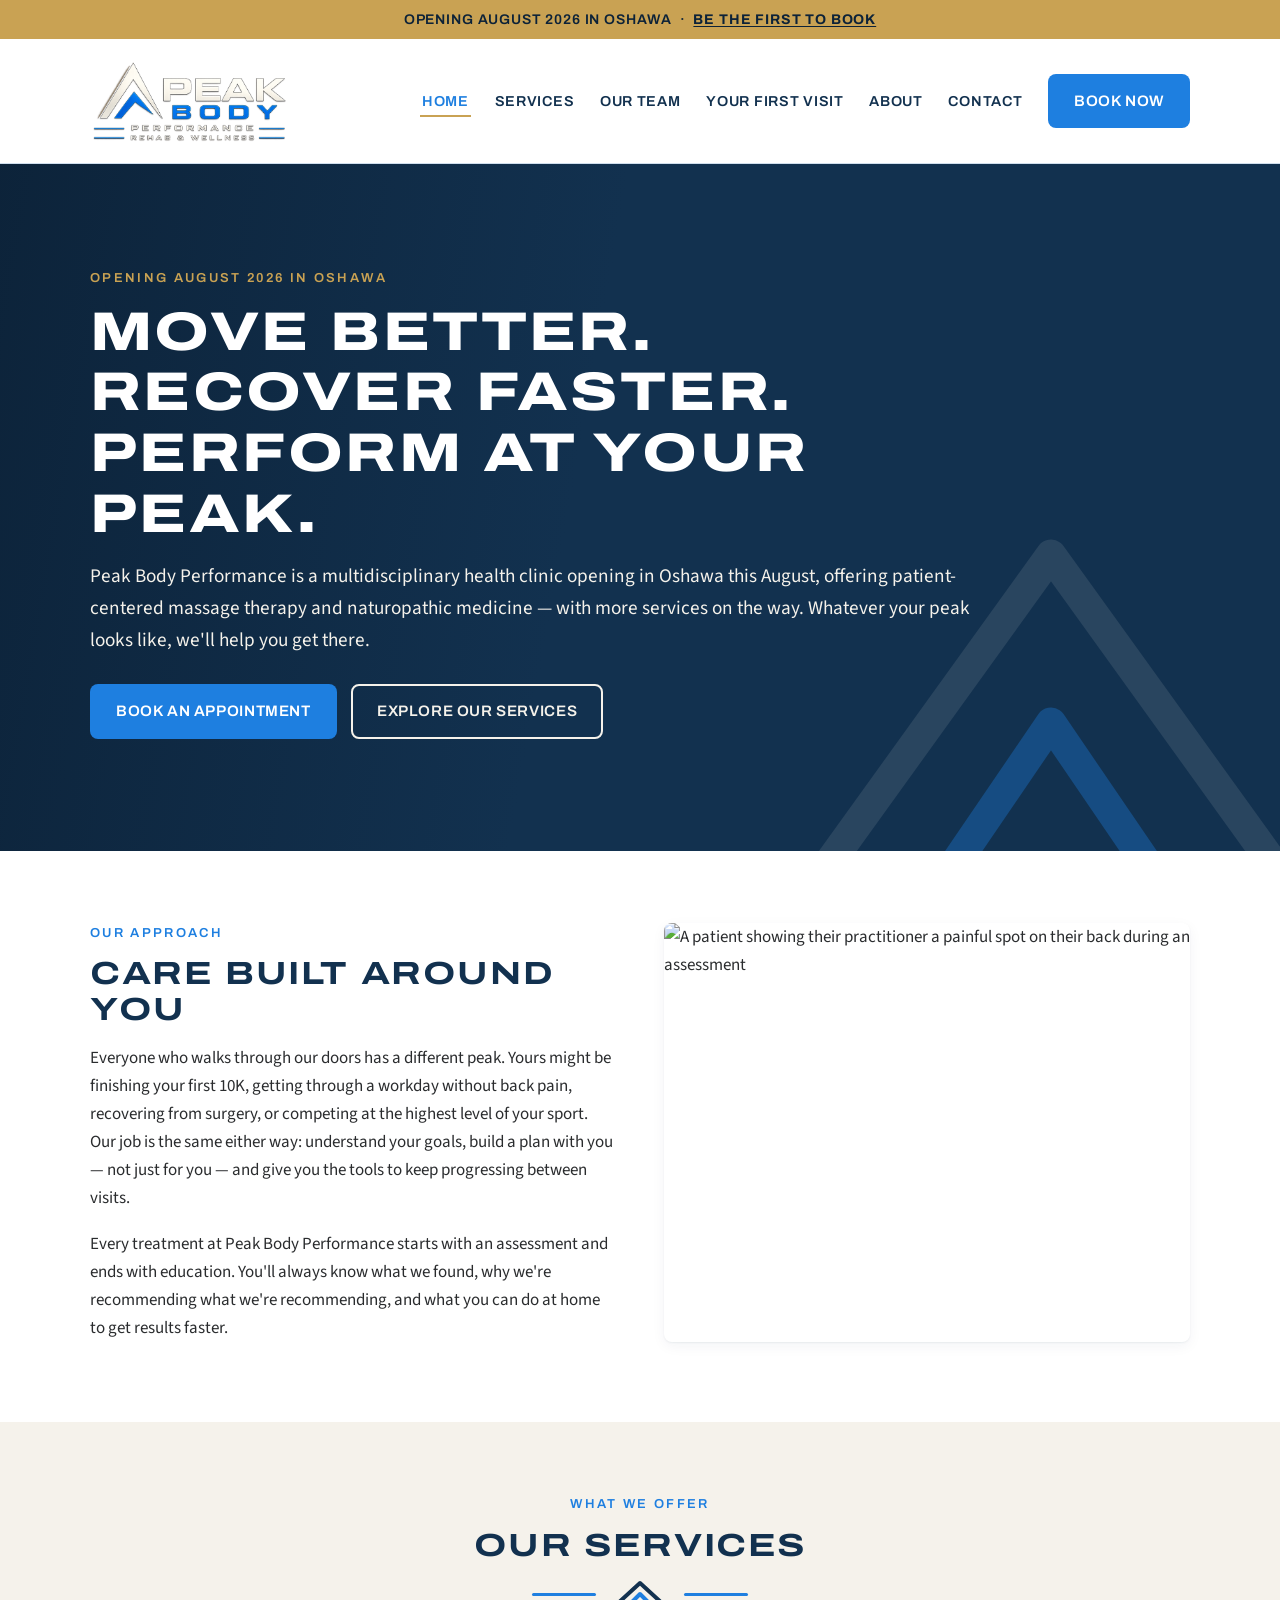
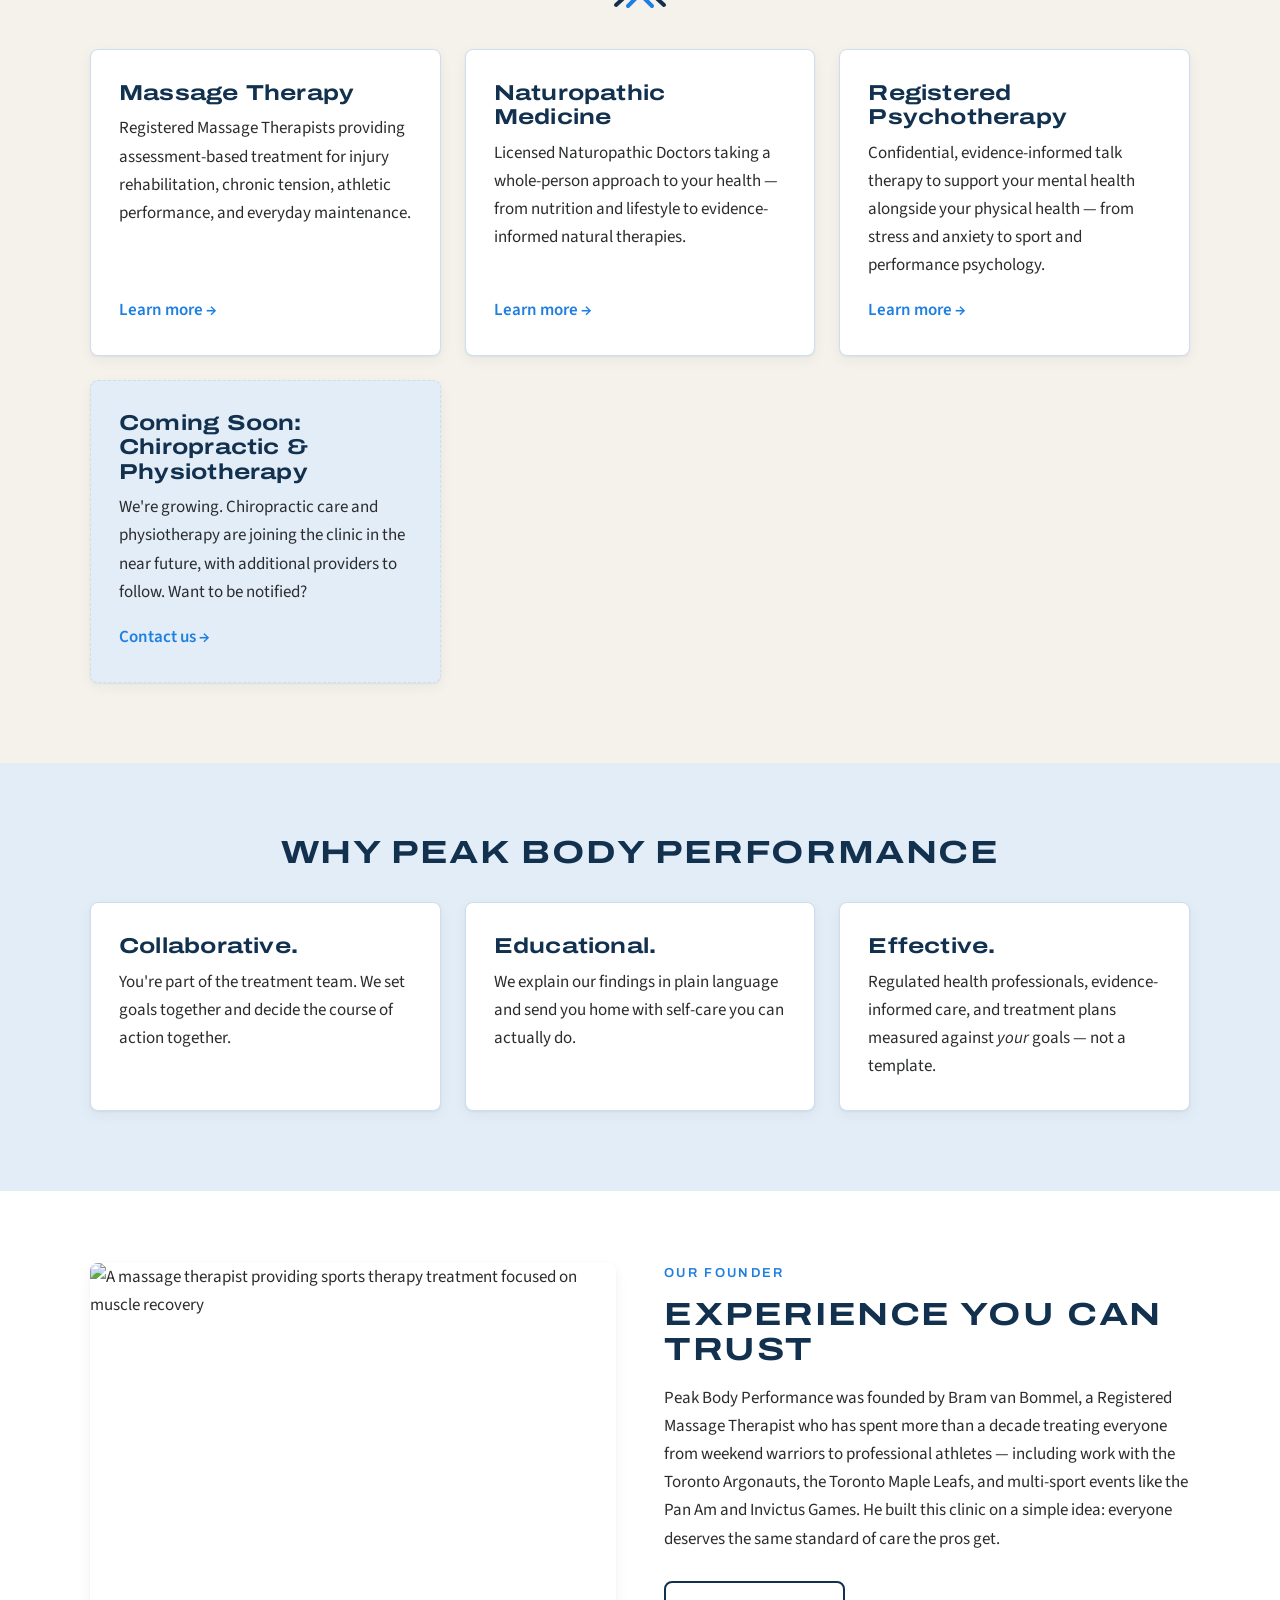
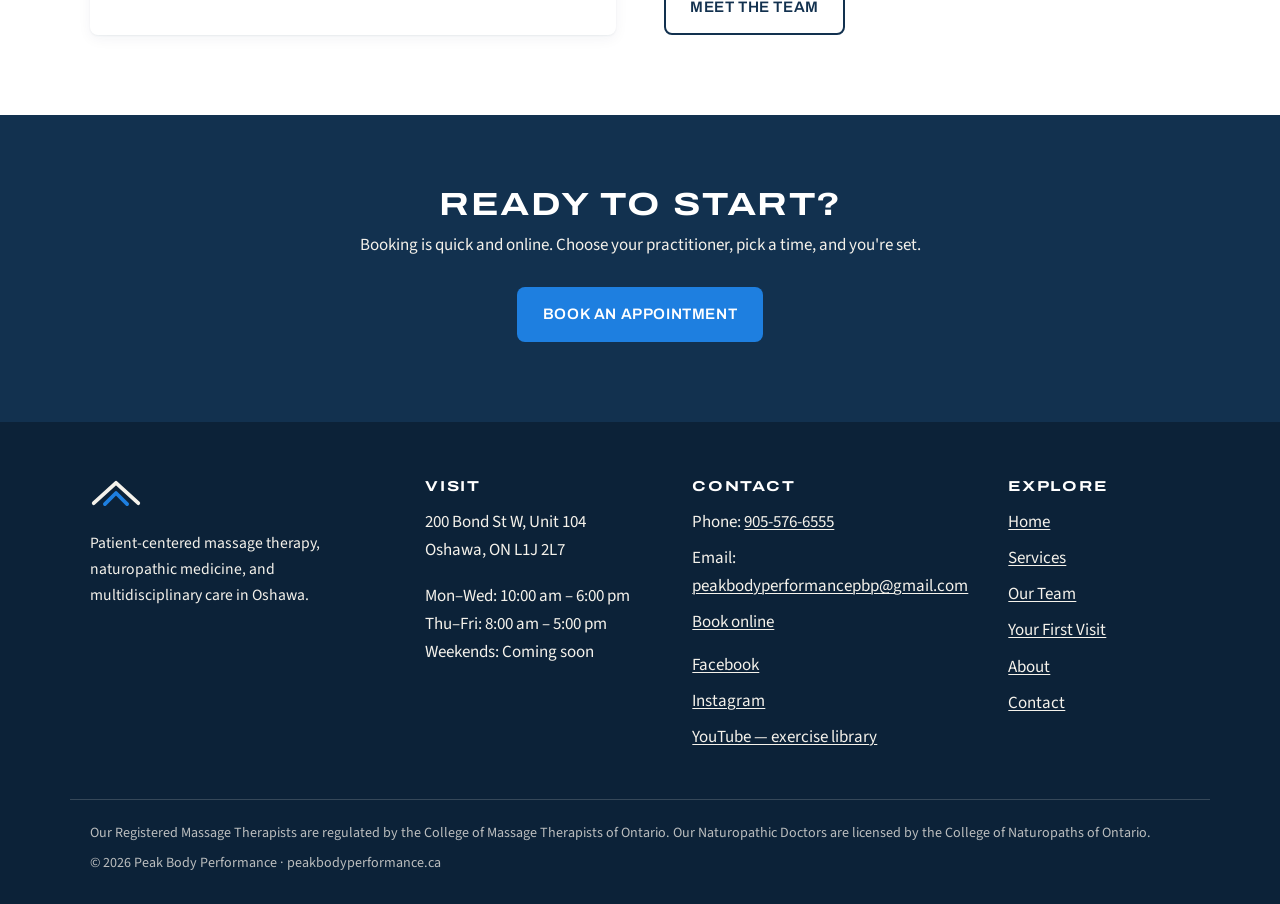
==== index.html @ 4657b0e0 "Add pricing for massage, naturopathic, and new psychotherapy service Organize the client's newly pro" ====
<!doctype html>
<html lang="en">
  <head>
    <meta charset="UTF-8" />
    <meta name="viewport" content="width=device-width, initial-scale=1" />
    <title>
      Peak Body Performance — Performance, Rehab &amp; Wellness in Oshawa
    </title>
    <meta
      name="description"
      content="Peak Body Performance is a multidisciplinary health clinic in Oshawa offering registered massage therapy and naturopathic medicine, with chiropractic, physiotherapy and more coming soon. Book online today."
    />
    <link
      rel="icon"
      href="data:image/svg+xml,%3Csvg xmlns='http://www.w3.org/2000/svg' viewBox='0 0 64 64'%3E%3Cpath d='M8 52 L32 12 L56 52' fill='none' stroke='%2312314F' stroke-width='7' stroke-linecap='round' stroke-linejoin='round'/%3E%3Cpath d='M20 54 L32 34 L44 54' fill='none' stroke='%231E7FE0' stroke-width='7' stroke-linecap='round' stroke-linejoin='round'/%3E%3C/svg%3E"
    />
    <link rel="preconnect" href="https://fonts.googleapis.com" />
    <link rel="preconnect" href="https://fonts.gstatic.com" crossorigin />
    <link
      href="https://fonts.googleapis.com/css2?family=Archivo:wdth,wght@100..125,400..800&family=Source+Sans+3:ital,wght@0,400;0,600;1,400&display=swap"
      rel="stylesheet"
    />
    <link rel="stylesheet" href="css/styles.css" />
    <script type="application/ld+json">
      {
        "@context": "https://schema.org",
        "@type": "MedicalClinic",
        "name": "Peak Body Performance",
        "url": "https://peakbodyperformance.ca",
        "address": {
          "@type": "PostalAddress",
          "streetAddress": "200 Bond St W, Unit 104",
          "addressLocality": "Oshawa",
          "addressRegion": "ON",
          "postalCode": "L1J 2L7",
          "addressCountry": "CA"
        },
        "telephone": "+1-905-576-6555",
        "email": "peakbodyperformancepbp@gmail.com"
      }
    </script>
  </head>
  <body>
    <a class="skip-link" href="#main">Skip to content</a>

    <div class="ribbon">
      Opening August 2026 in Oshawa &nbsp;·&nbsp;
      <a href="#" data-book>Be the first to book</a>
    </div>

    <header class="site-header">
      <div class="container header-inner">
        <a class="brand" href="index.html">
          <img
            src="images/logo.png"
            alt="Peak Body Performance — Performance, Rehab &amp; Wellness"
          />
        </a>
        <nav id="site-nav" class="site-nav" aria-label="Main">
          <ul>
            <li><a href="index.html" aria-current="page">Home</a></li>
            <li><a href="services.html">Services</a></li>
            <li><a href="team.html">Our Team</a></li>
            <li><a href="first-visit.html">Your First Visit</a></li>
            <li><a href="about.html">About</a></li>
            <li><a href="contact.html">Contact</a></li>
          </ul>
        </nav>
        <a class="btn btn--primary btn--book" data-book href="#">Book Now</a>
        <button
          class="nav-toggle"
          aria-expanded="false"
          aria-controls="site-nav"
        >
          <span class="bars"></span><span class="visually-hidden">Menu</span>
        </button>
      </div>
    </header>

    <main id="main">
      <!-- HERO -->
      <section class="hero on-dark">
        <svg
          class="hero-watermark"
          viewBox="0 0 400 300"
          aria-hidden="true"
          focusable="false"
        >
          <path
            d="M20 280 L200 30 L380 280"
            fill="none"
            stroke="rgba(245,242,235,0.10)"
            stroke-width="22"
            stroke-linecap="round"
            stroke-linejoin="round"
          />
          <path
            d="M110 282 L200 150 L290 282"
            fill="none"
            stroke="rgba(30,127,224,0.35)"
            stroke-width="22"
            stroke-linecap="round"
            stroke-linejoin="round"
          />
        </svg>
        <div class="container">
          <p class="eyebrow">Opening August 2026 in Oshawa</p>
          <h1>Move better. Recover faster. Perform at your peak.</h1>
          <p class="lead">
            Peak Body Performance is a multidisciplinary health clinic opening
            in Oshawa this August, offering patient-centered massage therapy and
            naturopathic medicine — with more services on the way. Whatever your
            peak looks like, we'll help you get there.
          </p>
          <div class="btn-row">
            <a class="btn btn--primary" data-book href="#"
              >Book an Appointment</a
            >
            <a class="btn btn--outline" href="services.html"
              >Explore Our Services</a
            >
          </div>
          <!--
          PRE-LAUNCH OPTION: if ClinicSense booking isn't open yet, swap the
          primary CTA above for this email capture until August:

          <form class="btn-row" action="#TODO-mailing-list-endpoint" method="post">
            <label class="visually-hidden" for="hero-email">Email address</label>
            <input type="email" id="hero-email" name="email" placeholder="you@email.com" required>
            <button class="btn btn--primary" type="submit">Be the first to book</button>
          </form>
        --></div>
      </section>

      <!-- APPROACH -->
      <section class="section section--white">
        <div class="container split">
          <div>
            <p class="eyebrow">Our Approach</p>
            <h2>Care built around you</h2>
            <p>
              Everyone who walks through our doors has a different peak. Yours
              might be finishing your first 10K, getting through a workday
              without back pain, recovering from surgery, or competing at the
              highest level of your sport. Our job is the same either way:
              understand your goals, build a plan with you — not just for you —
              and give you the tools to keep progressing between visits.
            </p>
            <p>
              Every treatment at Peak Body Performance starts with an assessment
              and ends with education. You'll always know what we found, why
              we're recommending what we're recommending, and what you can do at
              home to get results faster.
            </p>
          </div>
          <!-- Image: patient indicating pain point to practitioner (Pexels #4506109, Karolina Grabowska — already used on Bram's current site) -->
          <img
            class="photo"
            src="https://images.pexels.com/photos/4506109/pexels-photo-4506109.jpeg?auto=compress&amp;cs=tinysrgb&amp;w=1200"
            alt="A patient showing their practitioner a painful spot on their back during an assessment"
            loading="lazy"
          />
        </div>
      </section>

      <!-- SERVICES -->
      <section class="section">
        <div class="container">
          <div class="center">
            <p class="eyebrow">What We Offer</p>
            <h2>Our services</h2>
            <div class="peak-divider" aria-hidden="true">
              <span class="bar"></span>
              <svg width="56" height="30" viewBox="0 0 56 30">
                <path
                  d="M4 26 L28 4 L52 26"
                  fill="none"
                  stroke="#12314F"
                  stroke-width="4"
                  stroke-linecap="round"
                  stroke-linejoin="round"
                />
                <path
                  d="M16 27 L28 15 L40 27"
                  fill="none"
                  stroke="#1E7FE0"
                  stroke-width="4"
                  stroke-linecap="round"
                  stroke-linejoin="round"
                />
              </svg>
              <span class="bar"></span>
            </div>
          </div>
          <div class="card-grid">
            <div class="card">
              <h3>Massage Therapy</h3>
              <p>
                Registered Massage Therapists providing assessment-based
                treatment for injury rehabilitation, chronic tension, athletic
                performance, and everyday maintenance.
              </p>
              <a class="card-link" href="services.html#massage">Learn more →</a>
            </div>
            <div class="card">
              <h3>Naturopathic Medicine</h3>
              <p>
                Licensed Naturopathic Doctors taking a whole-person approach to
                your health — from nutrition and lifestyle to evidence-informed
                natural therapies.
              </p>
              <a class="card-link" href="services.html#naturopathic"
                >Learn more →</a
              >
            </div>
            <div class="card">
              <h3>Registered Psychotherapy</h3>
              <p>
                Confidential, evidence-informed talk therapy to support your
                mental health alongside your physical health — from stress and
                anxiety to sport and performance psychology.
              </p>
              <a class="card-link" href="services.html#psychotherapy"
                >Learn more →</a
              >
            </div>
            <div class="card card--soon">
              <h3>Coming Soon: Chiropractic &amp; Physiotherapy</h3>
              <p>
                We're growing. Chiropractic care and physiotherapy are joining
                the clinic in the near future, with additional providers to
                follow. Want to be notified?
              </p>
              <a class="card-link" href="contact.html">Contact us →</a>
            </div>
          </div>
        </div>
      </section>

      <!-- WHY -->
      <section class="section section--glacier">
        <div class="container">
          <div class="center">
            <h2>Why Peak Body Performance</h2>
          </div>
          <div class="card-grid" style="margin-top: 2rem">
            <div class="card">
              <h3>Collaborative.</h3>
              <p>
                You're part of the treatment team. We set goals together and
                decide the course of action together.
              </p>
            </div>
            <div class="card">
              <h3>Educational.</h3>
              <p>
                We explain our findings in plain language and send you home with
                self-care you can actually do.
              </p>
            </div>
            <div class="card">
              <h3>Effective.</h3>
              <p>
                Regulated health professionals, evidence-informed care, and
                treatment plans measured against <em>your</em> goals — not a
                template.
              </p>
            </div>
          </div>
        </div>
      </section>

      <!-- FOUNDER -->
      <section class="section section--white">
        <div class="container split">
          <!-- Image: sports massage therapist treating an athlete in a recovery/therapy setting (Pexels #29807420, Recovery Sport Center) -->
          <img
            class="photo"
            src="https://images.pexels.com/photos/29807420/pexels-photo-29807420.jpeg?auto=compress&amp;cs=tinysrgb&amp;w=1200"
            alt="A massage therapist providing sports therapy treatment focused on muscle recovery"
            loading="lazy"
          />
          <div>
            <p class="eyebrow">Our Founder</p>
            <h2>Experience you can trust</h2>
            <p>
              Peak Body Performance was founded by Bram van Bommel, a Registered
              Massage Therapist who has spent more than a decade treating
              everyone from weekend warriors to professional athletes —
              including work with the Toronto Argonauts, the Toronto Maple
              Leafs, and multi-sport events like the Pan Am and Invictus Games.
              He built this clinic on a simple idea: everyone deserves the same
              standard of care the pros get.
            </p>
            <div class="btn-row">
              <a class="btn btn--outline" href="team.html">Meet the team</a>
            </div>
          </div>
        </div>
      </section>

      <!-- CTA BAND -->
      <section class="section section--navy on-dark cta-band">
        <div class="container">
          <h2>Ready to start?</h2>
          <p>
            Booking is quick and online. Choose your practitioner, pick a time,
            and you're set.
          </p>
          <div class="btn-row">
            <a class="btn btn--primary" data-book href="#"
              >Book an Appointment</a
            >
          </div>
        </div>
      </section>
    </main>

    <footer class="site-footer">
      <div class="container footer-grid">
        <div class="footer-brand">
          <svg width="52" height="30" viewBox="0 0 56 30" aria-hidden="true">
            <path
              d="M4 26 L28 4 L52 26"
              fill="none"
              stroke="#F5F2EB"
              stroke-width="4"
              stroke-linecap="round"
              stroke-linejoin="round"
            />
            <path
              d="M16 27 L28 15 L40 27"
              fill="none"
              stroke="#1E7FE0"
              stroke-width="4"
              stroke-linecap="round"
              stroke-linejoin="round"
            />
          </svg>
          <p>
            Patient-centered massage therapy, naturopathic medicine, and
            multidisciplinary care in Oshawa.
          </p>
        </div>
        <div>
          <h3>Visit</h3>
          <p>200 Bond St W, Unit 104<br />Oshawa, ON L1J 2L7</p>
          <p>
            Mon–Wed: 10:00 am – 6:00 pm<br />Thu–Fri: 8:00 am – 5:00 pm<br />Weekends:
            Coming soon
          </p>
        </div>
        <div>
          <h3>Contact</h3>
          <ul>
            <li>Phone: <a href="tel:+19055766555">905-576-6555</a></li>
            <li>
              Email:
              <a href="mailto:peakbodyperformancepbp@gmail.com"
                >peakbodyperformancepbp@gmail.com</a
              >
            </li>
            <li><a href="#" data-book>Book online</a></li>
          </ul>
          <ul style="margin-top: 0.9rem">
            <li>
              <a href="https://www.facebook.com/bramkvbrmt" rel="noopener"
                >Facebook</a
              >
            </li>
            <li>
              <a href="https://www.instagram.com/bramrmt" rel="noopener"
                >Instagram</a
              >
            </li>
            <li>
              <a href="https://www.youtube.com/@bramrmt" rel="noopener"
                >YouTube — exercise library</a
              >
            </li>
          </ul>
        </div>
        <div>
          <h3>Explore</h3>
          <ul>
            <li><a href="index.html">Home</a></li>
            <li><a href="services.html">Services</a></li>
            <li><a href="team.html">Our Team</a></li>
            <li><a href="first-visit.html">Your First Visit</a></li>
            <li><a href="about.html">About</a></li>
            <li><a href="contact.html">Contact</a></li>
          </ul>
        </div>
      </div>
      <div class="container footer-legal">
        <p>
          Our Registered Massage Therapists are regulated by the College of
          Massage Therapists of Ontario. Our Naturopathic Doctors are licensed
          by the College of Naturopaths of Ontario.
        </p>
        <!-- Land acknowledgement here, if desired -->
        <p>
          © <span data-year>2026</span> Peak Body Performance ·
          peakbodyperformance.ca
        </p>
      </div>
    </footer>

    <script src="js/main.js"></script>
  </body>
</html>
---- css/styles.css ----
/* ==========================================================================
   PEAK BODY PERFORMANCE — styles.css
   Design system per proposal v2:
   Peak Blue #1E7FE0 · Summit Navy #12314F · Bone #F5F2EB
   Charcoal Ink #2A2C2E · Glacier #E3EDF7 · Ridge Gold #C9A253
   Display: Archivo (Expanded via font-stretch) · Body: Source Sans 3
   Signature motif: the "elevation line" (double-chevron divider)
   ========================================================================== */

/* ---------- 1. Tokens ---------- */
:root {
  --peak-blue: #1e7fe0;
  --peak-blue-dark: #1565ba;
  --summit-navy: #12314f;
  --navy-deep: #0c2238;
  --bone: #f5f2eb;
  --ink: #2a2c2e;
  --glacier: #e3edf7;
  --glacier-border: #cfdeed;
  --ridge-gold: #c9a253;
  --white: #ffffff;

  --font-display: "Archivo", "Arial Narrow", sans-serif;
  --font-body: "Source Sans 3", "Segoe UI", sans-serif;

  --container: 1140px;
  --radius: 8px;
  --shadow-whisper:
    0 1px 2px rgba(18, 49, 79, 0.06), 0 4px 14px rgba(18, 49, 79, 0.05);
}

/* ---------- 2. Base ---------- */
*,
*::before,
*::after {
  box-sizing: border-box;
}

html {
  scroll-behavior: smooth;
}

[id] {
  scroll-margin-top: 96px;
} /* keep anchor targets clear of the sticky header */

body {
  margin: 0;
  font-family: var(--font-body);
  font-size: 1.0625rem; /* 17px */
  line-height: 1.65;
  color: var(--ink);
  background: var(--bone);
  -webkit-font-smoothing: antialiased;
}

img {
  max-width: 100%;
  display: block;
}

h1,
h2,
h3 {
  font-family: var(--font-display);
  font-stretch: 125%; /* the "Expanded" in Archivo Expanded */
  color: var(--summit-navy);
  line-height: 1.12;
  margin: 0 0 1rem;
}
h1 {
  font-size: clamp(2.3rem, 5vw, 3.4rem);
  font-weight: 800;
  text-transform: uppercase;
  letter-spacing: 0.045em;
}
h2 {
  font-size: clamp(1.65rem, 3vw, 2rem);
  font-weight: 700;
  text-transform: uppercase;
  letter-spacing: 0.05em;
}
h3 {
  font-size: 1.35rem;
  font-weight: 700;
  letter-spacing: 0.01em;
}

p {
  margin: 0 0 1.1rem;
}
p:last-child {
  margin-bottom: 0;
}

a {
  color: var(--peak-blue);
  text-decoration-thickness: 1px;
  text-underline-offset: 2px;
}
a:hover {
  color: var(--peak-blue-dark);
}

:focus-visible {
  outline: 3px solid var(--ridge-gold);
  outline-offset: 2px;
  border-radius: 2px;
}

.visually-hidden {
  position: absolute;
  width: 1px;
  height: 1px;
  margin: -1px;
  padding: 0;
  overflow: hidden;
  clip: rect(0 0 0 0);
  white-space: nowrap;
  border: 0;
}

.skip-link {
  position: absolute;
  left: 1rem;
  top: -3rem;
  background: var(--summit-navy);
  color: var(--white);
  padding: 0.6rem 1rem;
  border-radius: var(--radius);
  z-index: 100;
  transition: top 0.15s ease;
}
.skip-link:focus {
  top: 1rem;
}

/* ---------- 3. Utilities ---------- */
.container {
  max-width: var(--container);
  margin-inline: auto;
  padding-inline: 1.25rem;
}

.eyebrow {
  font-family: var(--font-display);
  font-weight: 600;
  font-size: 0.8125rem;
  text-transform: uppercase;
  letter-spacing: 0.18em;
  color: var(--peak-blue);
  margin: 0 0 0.75rem;
}
.on-dark .eyebrow {
  color: var(--ridge-gold);
}

.section {
  padding-block: 4.5rem 5rem;
}
.section--white {
  background: var(--white);
}
.section--glacier {
  background: var(--glacier);
}
.section--navy {
  background: var(--summit-navy);
}
.section--navy,
.section--navy h2,
.section--navy h3 {
  color: var(--white);
}
.section--navy p {
  color: var(--bone);
}

.lead {
  font-size: 1.2rem;
  max-width: 46em;
}
.center {
  text-align: center;
}
.center .lead {
  margin-inline: auto;
}

/* Placeholder / TODO copy — findable at a glance, remove class when real info lands */
.todo {
  background: rgba(201, 162, 83, 0.16);
  border-bottom: 1px dashed var(--ridge-gold);
  padding: 0 0.15em;
  border-radius: 2px;
}

/* ---------- 4. Buttons ---------- */
.btn {
  display: inline-flex;
  align-items: center;
  gap: 0.5rem;
  font-family: var(--font-display);
  font-weight: 600;
  font-size: 0.95rem;
  letter-spacing: 0.04em;
  text-transform: uppercase;
  text-decoration: none;
  padding: 0.8rem 1.5rem;
  border-radius: var(--radius);
  border: 2px solid transparent;
  cursor: pointer;
  transition:
    background-color 0.15s ease,
    color 0.15s ease,
    border-color 0.15s ease;
}
.btn--primary {
  background: var(--peak-blue);
  color: var(--white);
}
.btn--primary:hover {
  background: var(--peak-blue-dark);
  color: var(--white);
}
.btn--outline {
  border-color: var(--summit-navy);
  color: var(--summit-navy);
  background: transparent;
}
.btn--outline:hover {
  background: var(--summit-navy);
  color: var(--white);
}
.on-dark .btn--outline {
  border-color: var(--bone);
  color: var(--bone);
}
.on-dark .btn--outline:hover {
  background: var(--bone);
  color: var(--summit-navy);
}

.btn-row {
  display: flex;
  flex-wrap: wrap;
  gap: 0.9rem;
  margin-top: 1.75rem;
}

/* ---------- 5. Signature motif: the elevation line ---------- */
.peak-divider {
  display: flex;
  align-items: center;
  justify-content: center;
  gap: 1rem;
  margin: 0 0 2.5rem;
}
.peak-divider .bar {
  width: 64px;
  height: 3px;
  background: var(--peak-blue);
  border-radius: 2px;
}
.peak-divider svg {
  display: block;
}
.section--navy .peak-divider .bar {
  background: var(--ridge-gold);
}

/* Chevron list markers (echoes the inner peak) */
.peak-list {
  list-style: none;
  padding: 0;
  margin: 0 0 1.1rem;
}
.peak-list li {
  padding-left: 1.9rem;
  margin-bottom: 0.55rem;
  background: url("data:image/svg+xml,%3Csvg xmlns='http://www.w3.org/2000/svg' viewBox='0 0 24 16'%3E%3Cpath d='M3 13 L12 4 L21 13' fill='none' stroke='%231E7FE0' stroke-width='3' stroke-linecap='round' stroke-linejoin='round'/%3E%3C/svg%3E")
    no-repeat left 0.42em / 1.05rem auto;
}

/* Panel with the logo's flanking-bars treatment (top + bottom rules) */
.panel--elevation {
  background: var(--glacier);
  border-top: 3px solid var(--peak-blue);
  border-bottom: 3px solid var(--peak-blue);
  border-radius: var(--radius);
  padding: 2.25rem 2rem;
}

/* ---------- 6. Announcement ribbon + header ---------- */
.ribbon {
  background: var(--ridge-gold);
  color: var(--navy-deep);
  text-align: center;
  font-family: var(--font-display);
  font-weight: 600;
  font-size: 0.875rem;
  letter-spacing: 0.06em;
  text-transform: uppercase;
  padding: 0.5rem 1rem;
}
.ribbon a {
  color: var(--navy-deep);
  font-weight: 700;
}

.site-header {
  position: sticky;
  top: 0;
  z-index: 50;
  background: var(--white);
  border-bottom: 1px solid var(--glacier-border);
}
.header-inner {
  display: flex;
  align-items: center;
  gap: 1.5rem;
  min-height: 100px;
  padding-block: 0.75rem;
}
.brand {
  display: inline-flex;
  align-items: center;
  text-decoration: none;
  padding: 0.5rem 0;
}
.brand img {
  height: 84px;
  width: auto;
}

.site-nav {
  margin-left: auto;
}
.site-nav ul {
  list-style: none;
  display: flex;
  gap: 1.4rem;
  margin: 0;
  padding: 0;
}
.site-nav a {
  font-family: var(--font-display);
  font-weight: 600;
  font-size: 0.9rem;
  letter-spacing: 0.05em;
  text-transform: uppercase;
  text-decoration: none;
  color: var(--summit-navy);
  padding: 0.4rem 0.1rem;
  border-bottom: 2px solid transparent;
}
.site-nav a:hover {
  color: var(--peak-blue);
}
.site-nav a[aria-current="page"] {
  color: var(--peak-blue);
  border-bottom-color: var(--ridge-gold);
}

.btn--book {
  white-space: nowrap;
}

.nav-toggle {
  display: none;
  margin-left: auto;
  background: none;
  border: 2px solid var(--summit-navy);
  border-radius: var(--radius);
  width: 44px;
  height: 44px;
  position: relative;
  cursor: pointer;
}
.nav-toggle span.bars,
.nav-toggle span.bars::before,
.nav-toggle span.bars::after {
  content: "";
  position: absolute;
  left: 10px;
  right: 10px;
  height: 2px;
  background: var(--summit-navy);
  transition:
    transform 0.2s ease,
    opacity 0.2s ease;
}
.nav-toggle span.bars {
  top: 20px;
}
.nav-toggle span.bars::before {
  top: -7px;
}
.nav-toggle span.bars::after {
  top: 7px;
}
.nav-toggle[aria-expanded="true"] span.bars {
  background: transparent;
}
.nav-toggle[aria-expanded="true"] span.bars::before {
  transform: translateY(7px) rotate(45deg);
}
.nav-toggle[aria-expanded="true"] span.bars::after {
  transform: translateY(-7px) rotate(-45deg);
}

/* ---------- 7. Heroes ---------- */
.hero {
  position: relative;
  overflow: hidden;
  background:
    linear-gradient(
      100deg,
      rgba(12, 34, 56, 0.92) 0%,
      rgba(18, 49, 79, 0.82) 45%,
      rgba(18, 49, 79, 0.55) 100%
    ),
    var(--summit-navy)
      url("https://images.pexels.com/photos/841131/pexels-photo-841131.jpeg?auto=compress&cs=tinysrgb&w=1920")
      center 35% / cover no-repeat;
  color: var(--white);
  padding-block: 6.5rem 7rem;
}
.hero h1 {
  color: var(--white);
  max-width: 15em;
}
.hero .lead {
  color: var(--bone);
}

.hero-watermark {
  position: absolute;
  right: -4%;
  bottom: -12%;
  width: min(46vw, 560px);
  pointer-events: none;
}

.page-hero {
  position: relative;
  overflow: hidden;
  background: linear-gradient(100deg, var(--navy-deep), var(--summit-navy));
  color: var(--white);
  padding-block: 3.75rem 4rem;
}
.page-hero h1 {
  color: var(--white);
  margin-bottom: 0.4rem;
}
.page-hero .lead {
  color: var(--bone);
  max-width: 50em;
}
.page-hero .hero-watermark {
  width: 300px;
  bottom: -30%;
  opacity: 0.9;
}

/* ---------- 8. Grids, cards, media ---------- */
.split {
  display: grid;
  grid-template-columns: 1fr 1fr;
  gap: 3rem;
  align-items: center;
}

.card-grid {
  display: grid;
  grid-template-columns: repeat(auto-fit, minmax(280px, 1fr));
  gap: 1.5rem;
}
.card {
  background: var(--white);
  border: 1px solid var(--glacier-border);
  border-radius: var(--radius);
  box-shadow: var(--shadow-whisper);
  padding: 1.9rem 1.75rem;
  display: flex;
  flex-direction: column;
}
.card h3 {
  margin-bottom: 0.6rem;
}
.card .card-link {
  margin-top: auto;
  font-weight: 600;
  text-decoration: none;
}
.card .card-link:hover {
  text-decoration: underline;
}
.card--soon {
  background: var(--glacier);
  border-style: dashed;
}

.photo {
  border-radius: var(--radius);
  box-shadow: var(--shadow-whisper);
  width: 100%;
  height: 100%;
  object-fit: cover;
}

/* Image slot awaiting a real photo — see proposal §5 for the curated searches */
.img-placeholder {
  display: flex;
  flex-direction: column;
  align-items: center;
  justify-content: center;
  gap: 0.75rem;
  text-align: center;
  min-height: 320px;
  background: var(--glacier);
  border: 1px dashed var(--glacier-border);
  border-radius: var(--radius);
  color: var(--summit-navy);
  font-family: var(--font-display);
  font-size: 0.85rem;
  letter-spacing: 0.08em;
  text-transform: uppercase;
  padding: 1.5rem;
}

/* ---------- 9. Page-specific components ---------- */

/* Numbered first-visit steps (a real sequence, so numbers earn their place) */
.steps {
  list-style: none;
  counter-reset: step;
  padding: 0;
  margin: 0;
  display: grid;
  gap: 1.75rem;
}
.steps li {
  counter-increment: step;
  background: var(--white);
  border: 1px solid var(--glacier-border);
  border-radius: var(--radius);
  padding: 1.75rem 1.75rem 1.75rem 5.5rem;
  position: relative;
  box-shadow: var(--shadow-whisper);
}
.steps li::before {
  content: counter(step, decimal-leading-zero);
  position: absolute;
  left: 1.5rem;
  top: 1.45rem;
  font-family: var(--font-display);
  font-stretch: 125%;
  font-weight: 800;
  font-size: 1.9rem;
  color: var(--peak-blue);
}
.steps h3 {
  margin-bottom: 0.4rem;
}

/* Rates */
.rates {
  margin: 1.25rem 0 0.75rem;
  border-top: 1px solid var(--glacier-border);
}
.rates > div {
  display: flex;
  justify-content: space-between;
  gap: 1rem;
  padding: 0.7rem 0.25rem;
  border-bottom: 1px solid var(--glacier-border);
}
.rates dt {
  margin: 0;
}
.rates dd {
  margin: 0;
  font-weight: 600;
  color: var(--summit-navy);
}
.rates-note {
  font-size: 0.95rem;
}
.rates-subhead {
  font-family: var(--font-display);
  font-stretch: 125%;
  color: var(--peak-blue-dark);
  text-transform: uppercase;
  letter-spacing: 0.04em;
  font-size: 0.8rem;
  font-weight: 700;
  margin: 1.75rem 0 0;
}
.rates-subhead:first-of-type {
  margin-top: 0;
}
.rates + .rates-subhead {
  margin-top: 1.75rem;
}
.rates dd.price-note {
  font-weight: 400;
  font-size: 0.85rem;
  color: var(--summit-navy);
  opacity: 0.75;
}

/* FAQ */
.faq details {
  background: var(--white);
  border: 1px solid var(--glacier-border);
  border-radius: var(--radius);
  margin-bottom: 0.9rem;
  box-shadow: var(--shadow-whisper);
}
.faq summary {
  cursor: pointer;
  list-style: none;
  padding: 1.1rem 3rem 1.1rem 1.4rem;
  font-family: var(--font-display);
  font-weight: 600;
  color: var(--summit-navy);
  position: relative;
}
.faq summary::-webkit-details-marker {
  display: none;
}
.faq summary::after {
  content: "";
  position: absolute;
  right: 1.4rem;
  top: 50%;
  width: 12px;
  height: 12px;
  border-right: 3px solid var(--peak-blue);
  border-bottom: 3px solid var(--peak-blue);
  transform: translateY(-70%) rotate(45deg);
  transition: transform 0.2s ease;
}
.faq details[open] summary::after {
  transform: translateY(-30%) rotate(225deg);
}
.faq .faq-body {
  padding: 0 1.4rem 1.2rem;
}

/* Team */
.team-grid {
  display: grid;
  grid-template-columns: repeat(auto-fit, minmax(300px, 1fr));
  gap: 1.75rem;
}
.team-card {
  background: var(--white);
  border: 1px solid var(--glacier-border);
  border-radius: var(--radius);
  box-shadow: var(--shadow-whisper);
  overflow: hidden;
  display: flex;
  flex-direction: column;
}
.team-card .avatar {
  min-height: 260px;
  background: var(--glacier);
  display: flex;
  align-items: center;
  justify-content: center;
  flex-direction: column;
  gap: 0.5rem;
  color: var(--summit-navy);
  font-family: var(--font-display);
  font-size: 0.8rem;
  letter-spacing: 0.1em;
  text-transform: uppercase;
}
.team-card .body {
  padding: 1.6rem 1.6rem 1.9rem;
  display: flex;
  flex-direction: column;
  flex: 1;
}
.team-card .role {
  color: var(--peak-blue);
  font-family: var(--font-display);
  font-weight: 600;
  font-size: 0.85rem;
  letter-spacing: 0.1em;
  text-transform: uppercase;
  margin-bottom: 0.9rem;
}
.team-card .btn {
  margin-top: auto;
  align-self: flex-start;
}
.team-card blockquote {
  margin: 1rem 0;
  padding-left: 1rem;
  border-left: 3px solid var(--ridge-gold);
  font-style: italic;
  color: var(--summit-navy);
}

/* Pull quote */
.pull-quote {
  margin: 0;
  background: var(--bone);
  border-radius: var(--radius);
  padding: 3rem 2.5rem 2.5rem;
  position: relative;
  text-align: center;
}
.pull-quote::before {
  content: "\201C";
  position: absolute;
  top: -0.35em;
  left: 50%;
  transform: translateX(-50%);
  font-family: var(--font-display);
  font-size: 5.5rem;
  line-height: 1;
  color: var(--ridge-gold);
}
.pull-quote blockquote {
  margin: 0 auto 0.75rem;
  max-width: 38em;
  font-size: 1.3rem;
  font-style: italic;
  color: var(--summit-navy);
}
.pull-quote figcaption {
  font-family: var(--font-display);
  font-weight: 600;
  letter-spacing: 0.08em;
  text-transform: uppercase;
  font-size: 0.85rem;
}

/* Contact */
.contact-block h3 {
  margin-top: 1.6rem;
}
.contact-block h3:first-child {
  margin-top: 0;
}

.contact-form {
  display: grid;
  gap: 1.1rem;
}
.contact-form label {
  font-family: var(--font-display);
  font-weight: 600;
  font-size: 0.9rem;
  letter-spacing: 0.04em;
  color: var(--summit-navy);
  display: block;
  margin-bottom: 0.35rem;
}
.contact-form input,
.contact-form textarea {
  width: 100%;
  font: inherit;
  color: var(--ink);
  background: var(--white);
  border: 1px solid var(--glacier-border);
  border-radius: var(--radius);
  padding: 0.75rem 0.9rem;
}
.contact-form input:focus,
.contact-form textarea:focus {
  outline: none;
  border-color: var(--peak-blue);
  box-shadow: 0 0 0 3px rgba(30, 127, 224, 0.18);
}
.form-note {
  font-size: 0.95rem;
  color: var(--summit-navy);
}

.map-placeholder {
  min-height: 380px;
}

.map-embed {
  border-radius: var(--radius);
  overflow: hidden;
  min-height: 380px;
  box-shadow: 0 4px 18px rgba(18, 49, 79, 0.12);
}
.map-embed iframe {
  display: block;
  width: 100%;
  min-height: 380px;
}

/* ---------- 10. CTA band ---------- */
.cta-band {
  text-align: center;
}
.cta-band h2 {
  margin-bottom: 0.5rem;
}
.cta-band p {
  max-width: 40em;
  margin-inline: auto;
}
.cta-band .btn-row {
  justify-content: center;
}

/* ---------- 11. Footer ---------- */
.site-footer {
  background: var(--navy-deep);
  color: var(--bone);
  padding-block: 3.5rem 0;
}
.footer-grid {
  display: grid;
  grid-template-columns: 1.3fr 1fr 1fr 0.8fr;
  gap: 2.5rem;
  padding-bottom: 2.5rem;
}
.site-footer h3 {
  color: var(--white);
  font-size: 0.9rem;
  letter-spacing: 0.12em;
  text-transform: uppercase;
  margin-bottom: 0.9rem;
}
.site-footer a {
  color: var(--bone);
}
.site-footer a:hover {
  color: var(--white);
}
.site-footer ul {
  list-style: none;
  margin: 0;
  padding: 0;
}
.site-footer li {
  margin-bottom: 0.5rem;
}
.footer-brand svg {
  margin-bottom: 0.9rem;
}
.footer-brand p {
  font-size: 0.98rem;
}
.footer-legal {
  border-top: 1px solid rgba(245, 242, 235, 0.18);
  padding-block: 1.4rem;
  font-size: 0.88rem;
  color: rgba(245, 242, 235, 0.75);
}
.footer-legal p {
  margin-bottom: 0.4rem;
}

/* ---------- 12. Responsive ---------- */
@media (max-width: 960px) {
  .split {
    grid-template-columns: 1fr;
    gap: 2rem;
  }
  .split .photo,
  .split .img-placeholder {
    order: -1;
    max-height: 340px;
  }
  .footer-grid {
    grid-template-columns: 1fr 1fr;
  }

  .nav-toggle {
    display: block;
    order: 3;
  }
  .btn--book {
    order: 2;
    margin-left: auto;
    padding: 0.65rem 1.1rem;
    font-size: 0.85rem;
  }
  .site-nav {
    order: 4;
    flex-basis: 100%;
    margin-left: 0;
    display: none;
    padding-bottom: 1rem;
  }
  .site-nav.open {
    display: block;
  }
  .site-nav ul {
    flex-direction: column;
    gap: 0.25rem;
  }
  .site-nav a {
    display: block;
    padding: 0.65rem 0.25rem;
    border-bottom: 1px solid var(--glacier);
  }
  .header-inner {
    flex-wrap: wrap;
    gap: 0.9rem;
    min-height: auto;
    padding-block: 0.75rem;
  }
  .brand img {
    height: 72px;
  }
}

@media (max-width: 640px) {
  .section {
    padding-block: 3.25rem 3.75rem;
  }
  .hero {
    padding-block: 4.5rem 5rem;
  }
  .brand img {
    height: 58px;
  }
  .footer-grid {
    grid-template-columns: 1fr;
    gap: 1.75rem;
  }
  .steps li {
    padding: 4.4rem 1.4rem 1.5rem;
  }
  .steps li::before {
    top: 1.1rem;
    left: 1.4rem;
  }
}

/* ---------- 13. Motion preferences ---------- */
@media (prefers-reduced-motion: reduce) {
  html {
    scroll-behavior: auto;
  }
  *,
  *::before,
  *::after {
    transition: none !important;
    animation: none !important;
  }
}
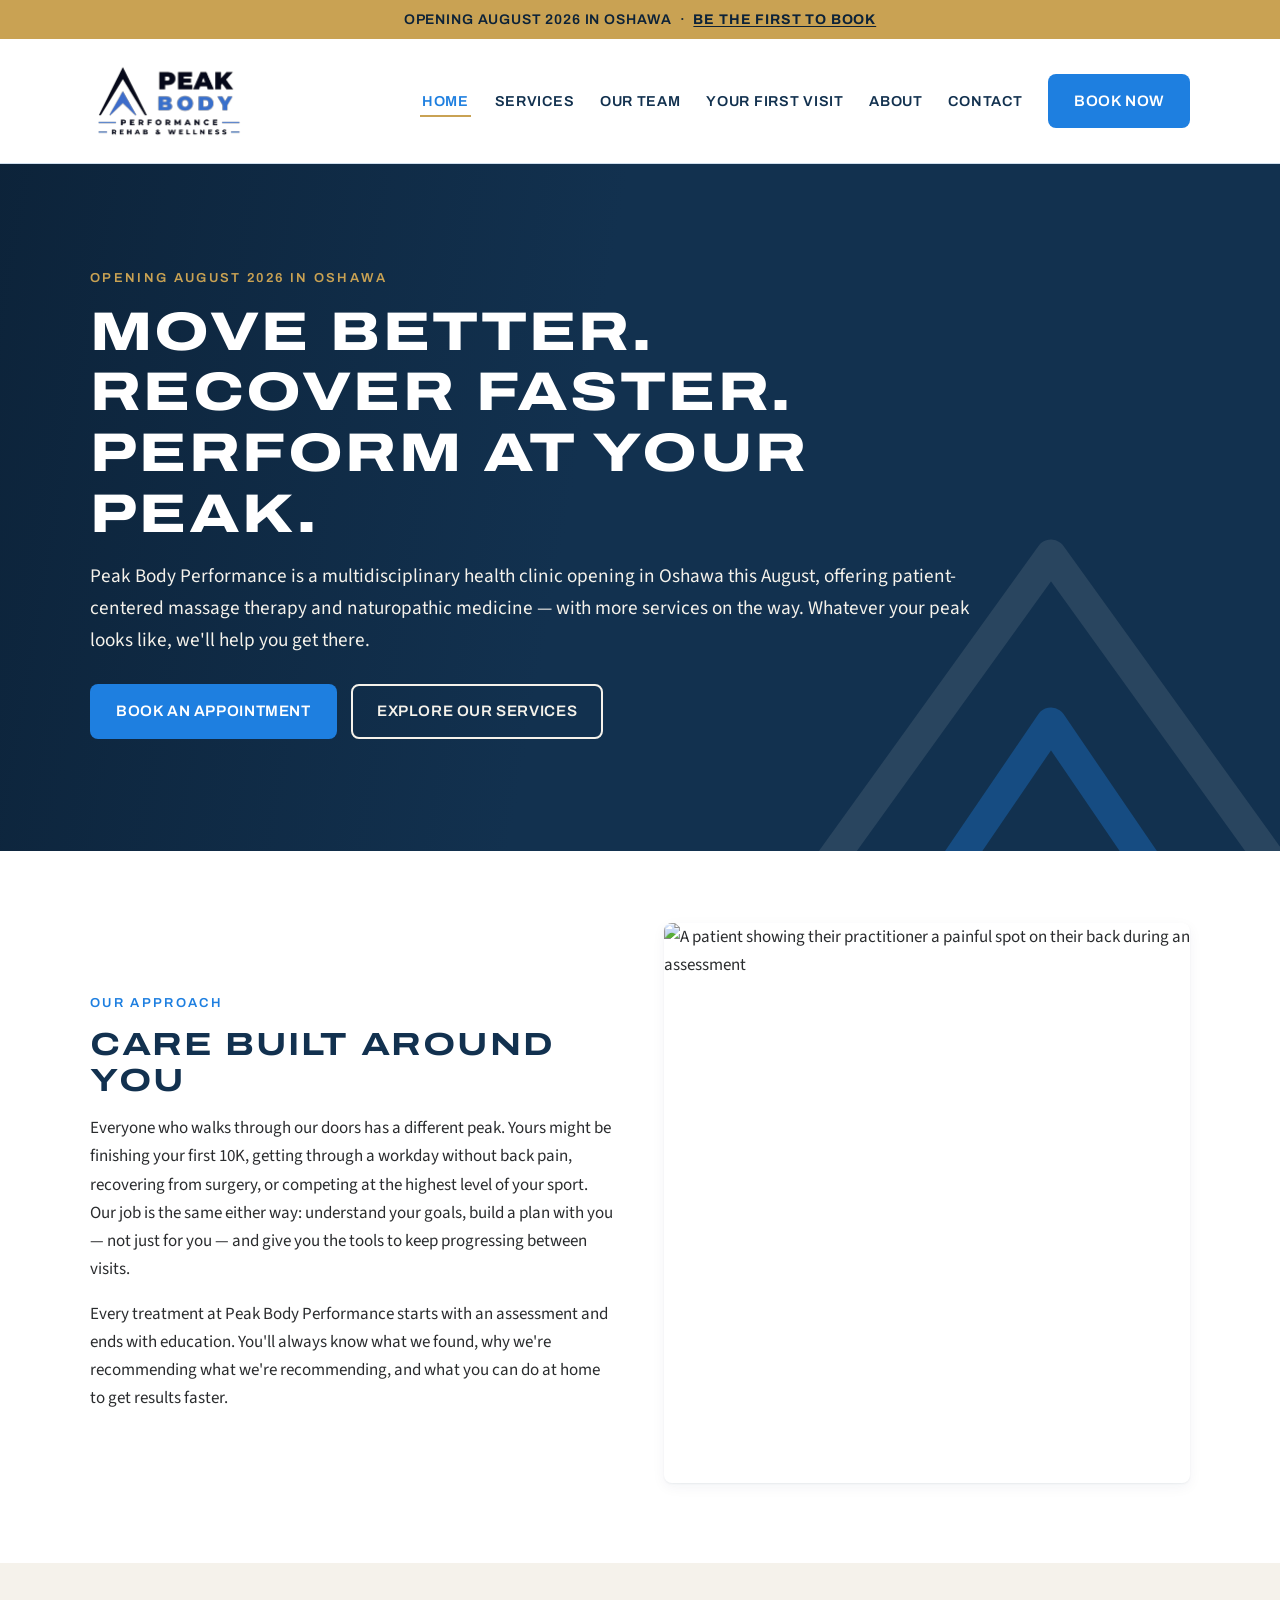
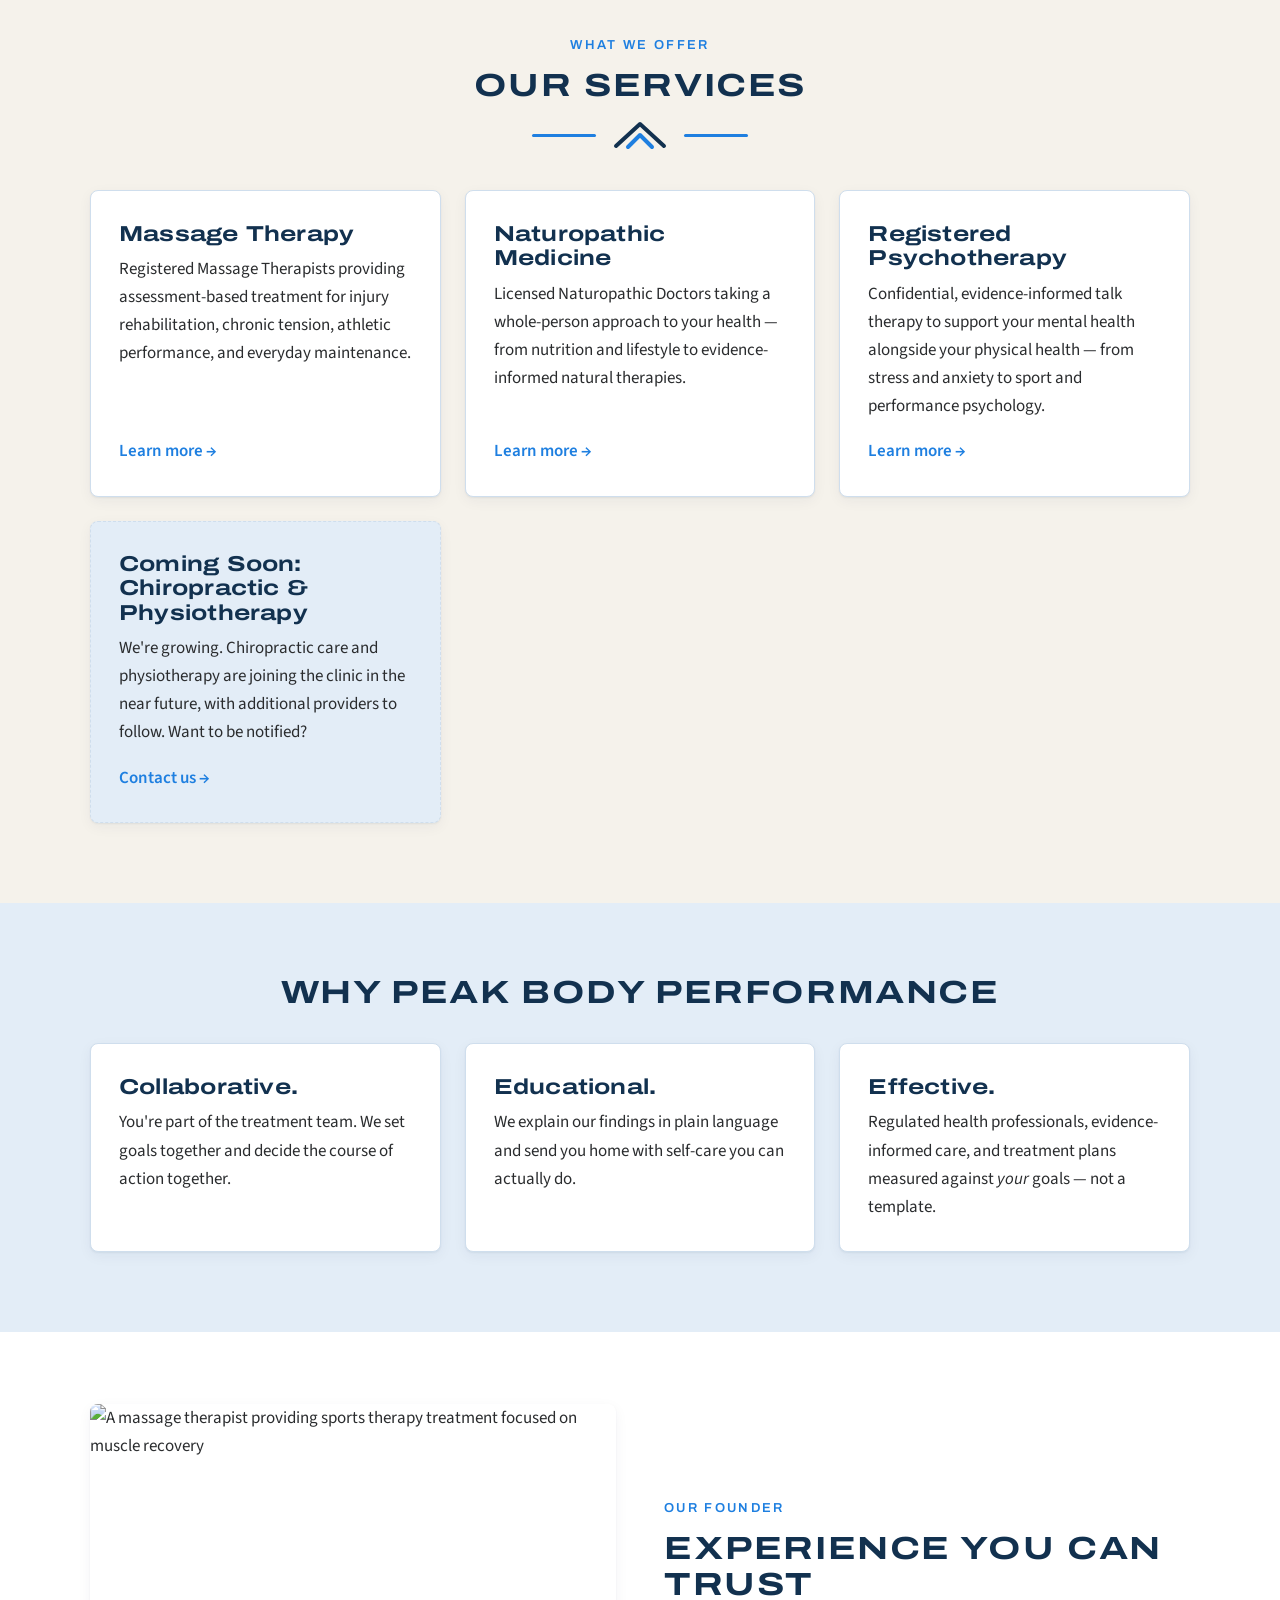
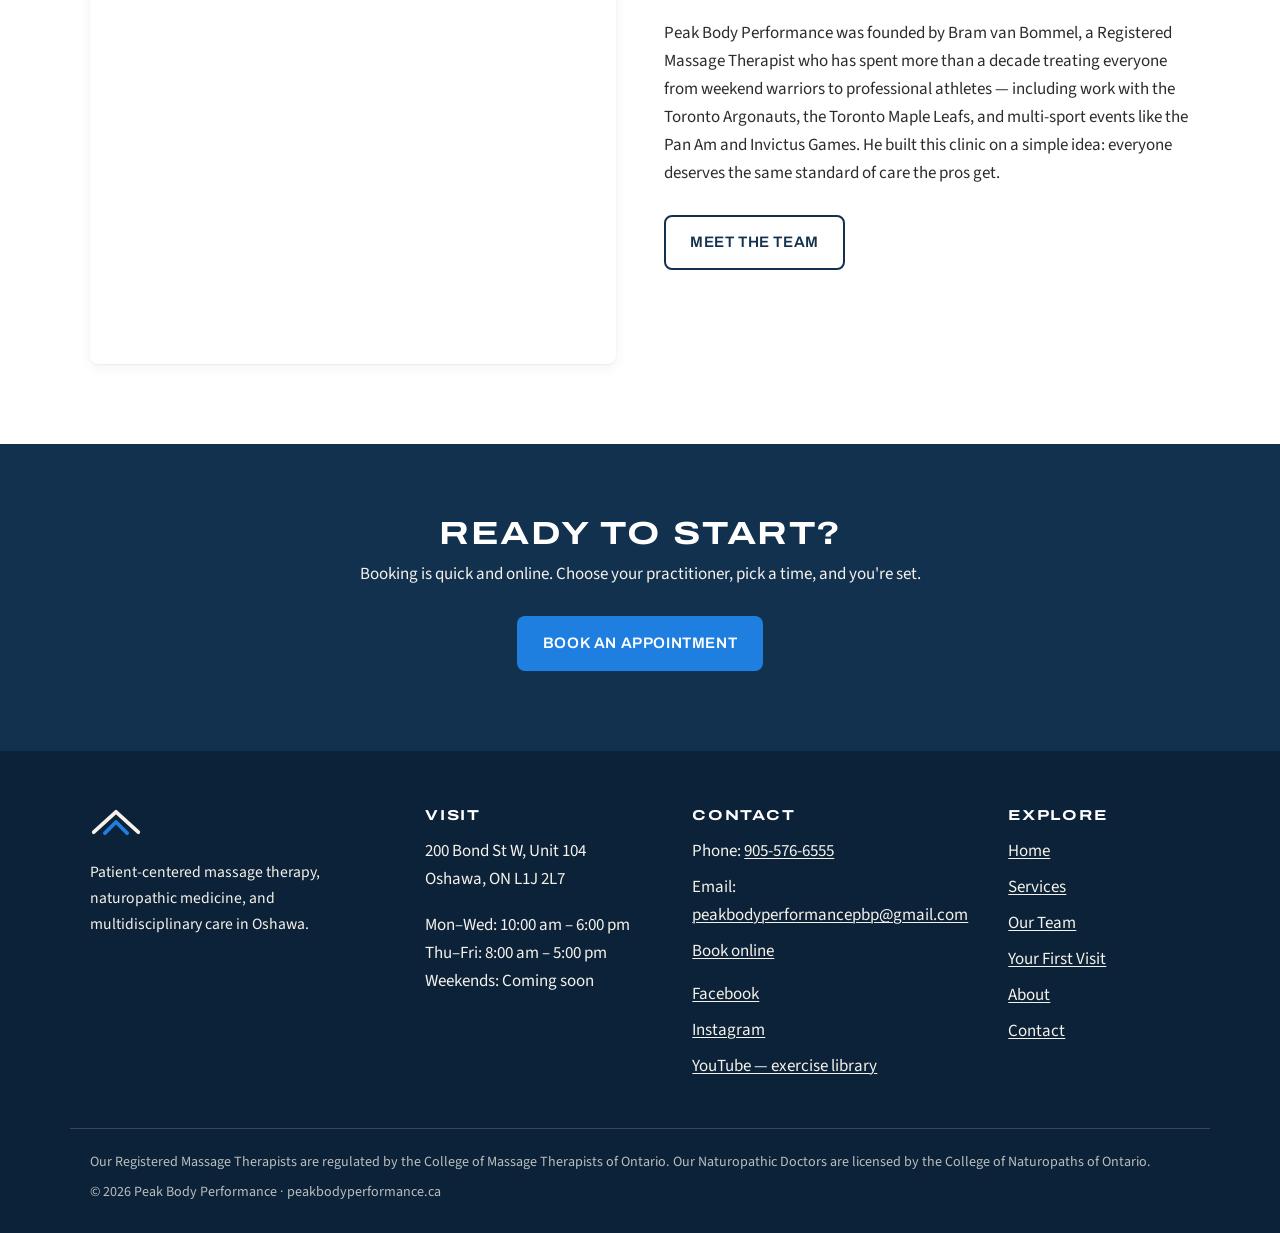
==== commit dce32ff4: "Replace PNG logo with on-brand SVG lockups across site Swap header logo for the no-tagline SVG mark " ====
--- a/index.html
+++ b/index.html
@@ -52,7 +52,7 @@
       <div class="container header-inner">
         <a class="brand" href="index.html">
           <img
-            src="images/logo.png"
+            src="images/PeakBody-no-tagline.svg"
             alt="Peak Body Performance — Performance, Rehab &amp; Wellness"
           />
         </a>
--- a/css/styles.css
+++ b/css/styles.css
@@ -471,6 +471,16 @@
   align-items: center;
 }
 
+/* Some .split text columns (e.g. naturopathic, with multiple rate
+   tables) run much taller than others. Give every .split photo a
+   shared fixed height instead of stretching to match its column —
+   object-fit: cover would otherwise upscale short images and blur
+   them — and top-align them so they sit flush with the section. */
+.split .photo {
+  height: 560px;
+  align-self: start;
+}
+
 .card-grid {
   display: grid;
   grid-template-columns: repeat(auto-fit, minmax(280px, 1fr));
@@ -871,6 +881,7 @@
   .split .photo,
   .split .img-placeholder {
     order: -1;
+    height: auto;
     max-height: 340px;
   }
   .footer-grid {
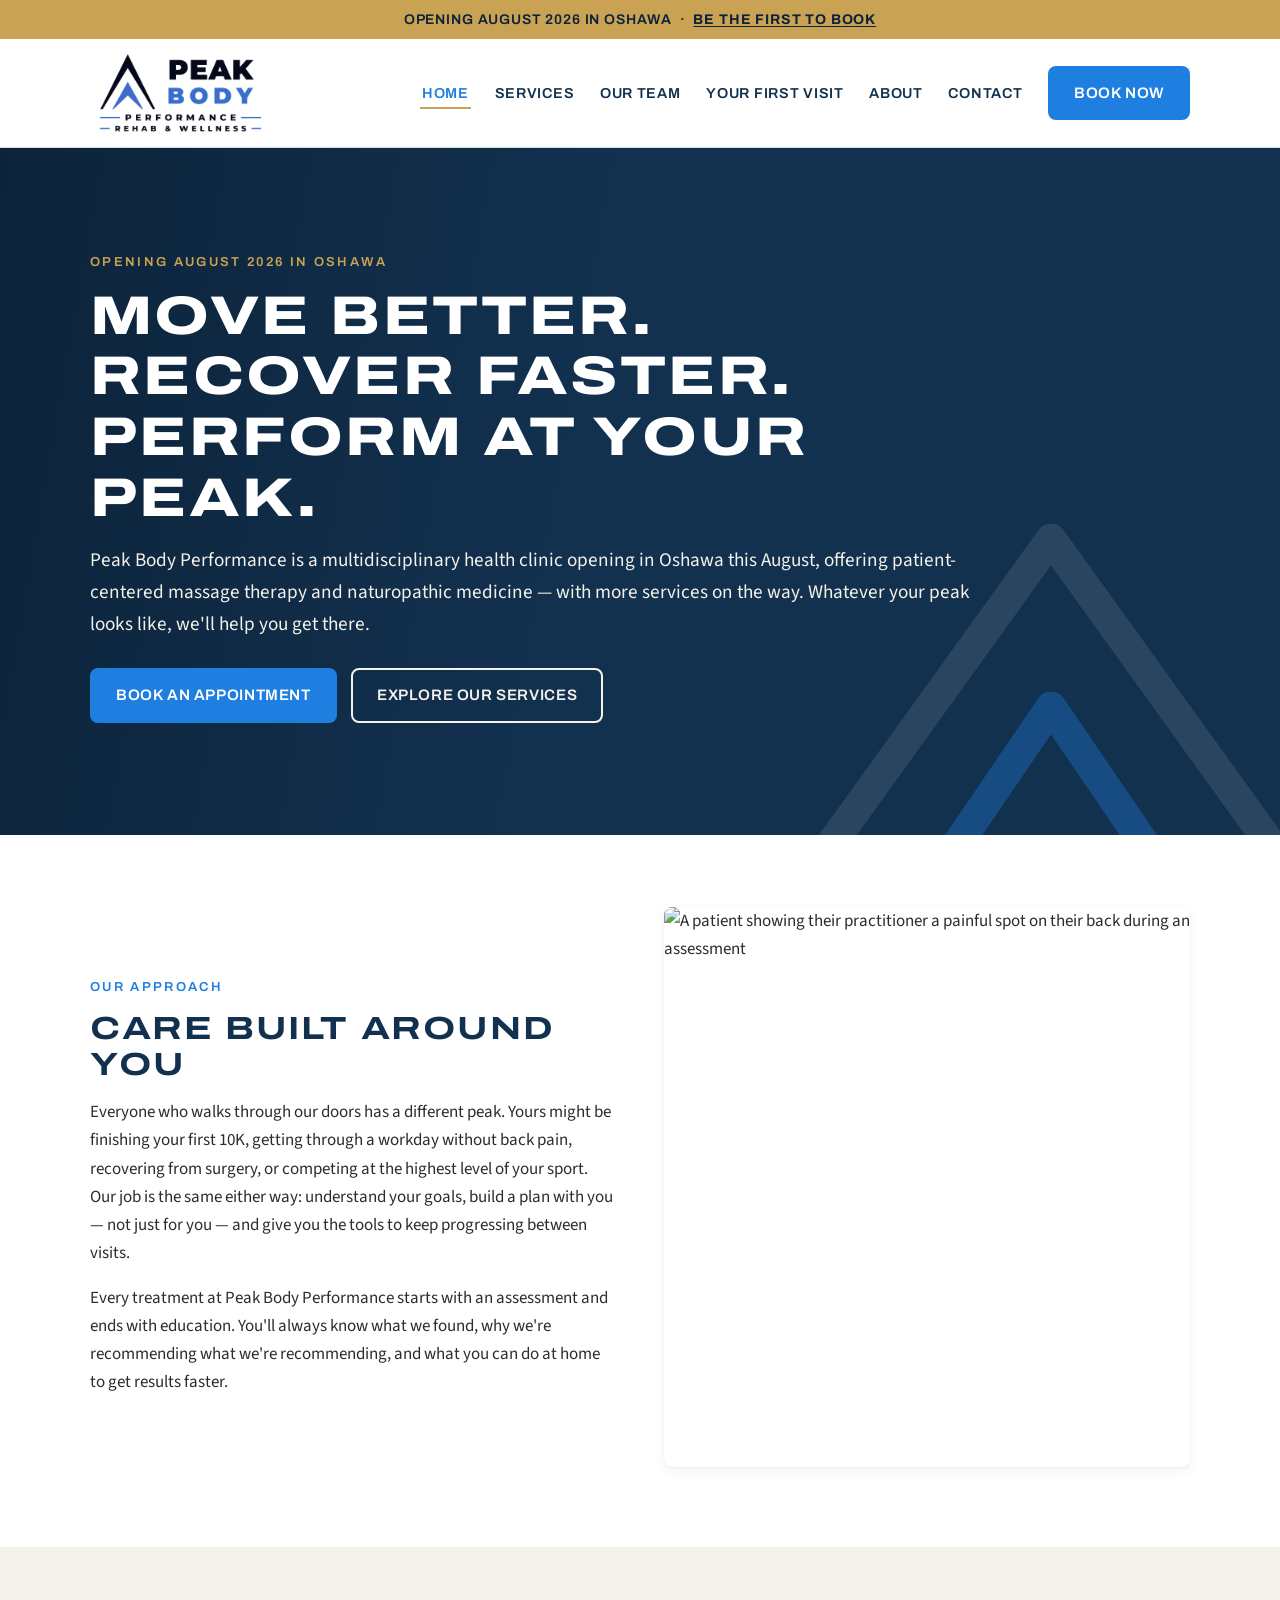
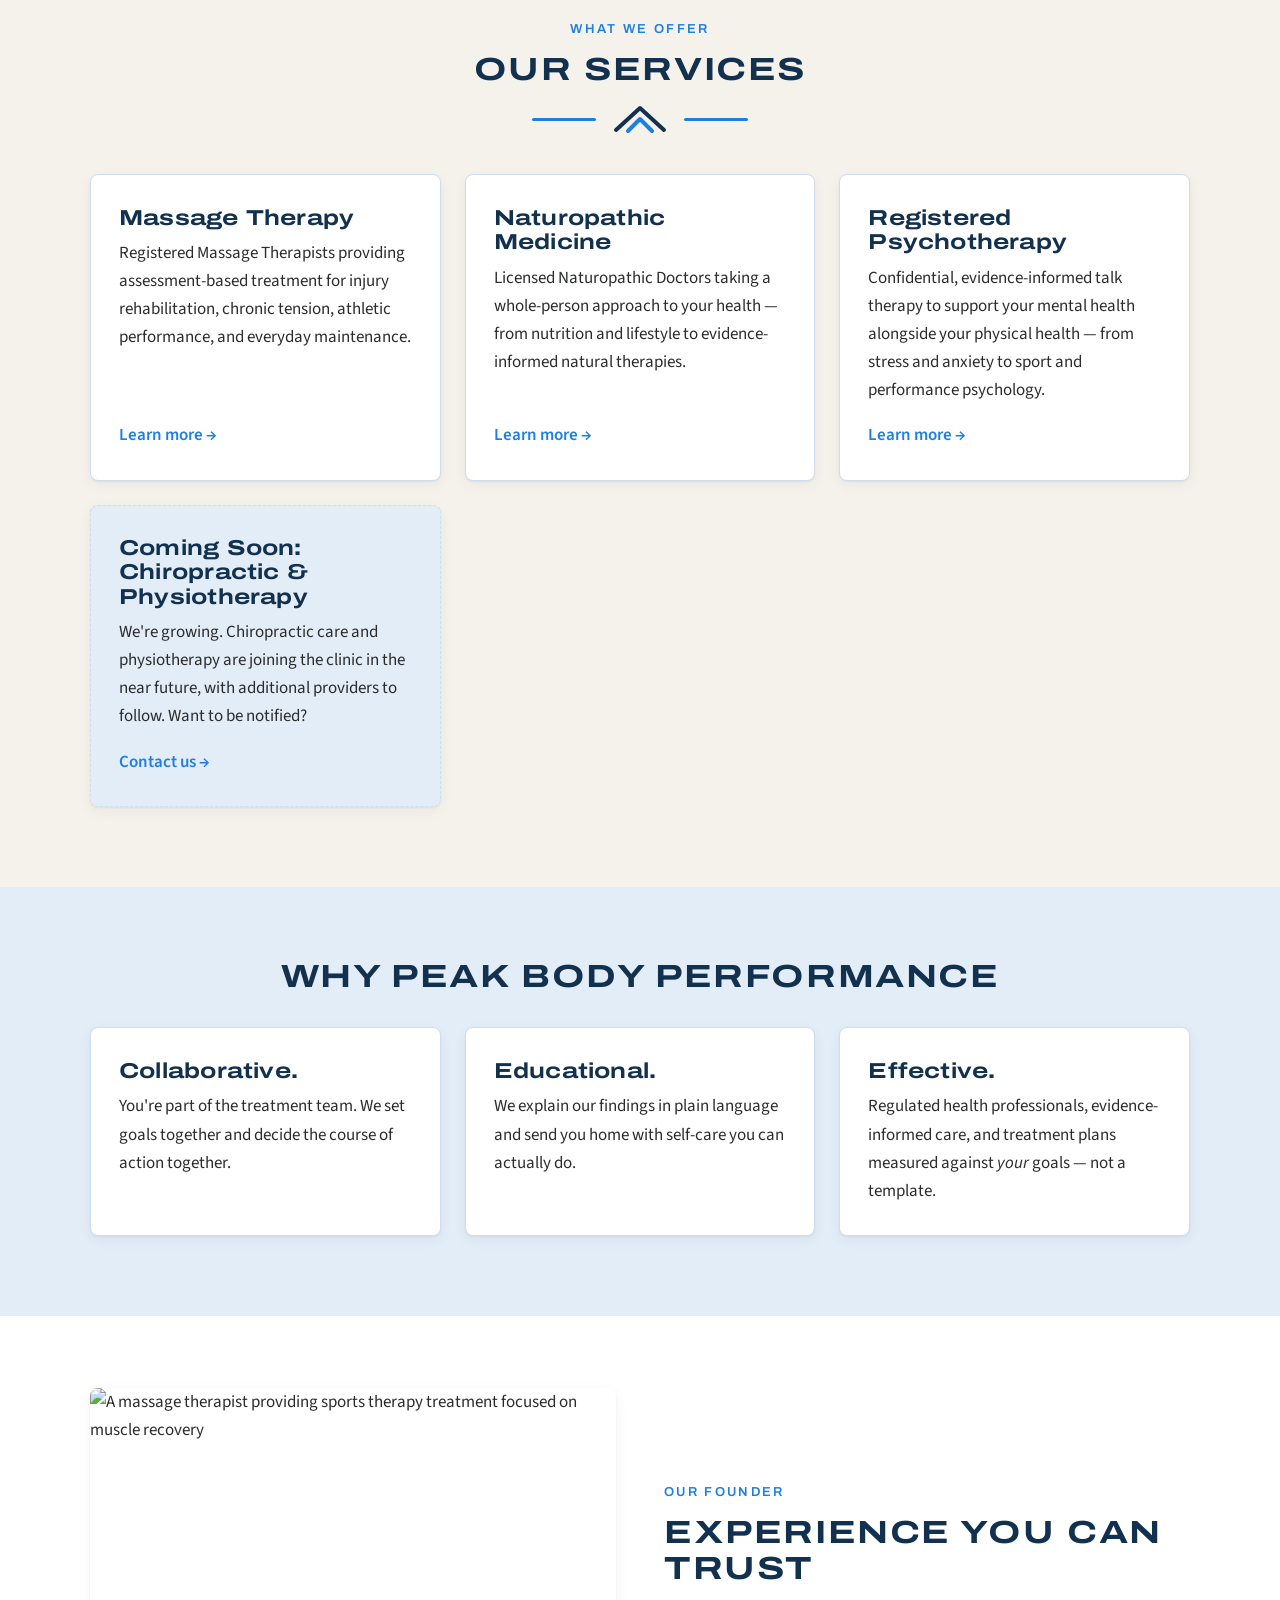
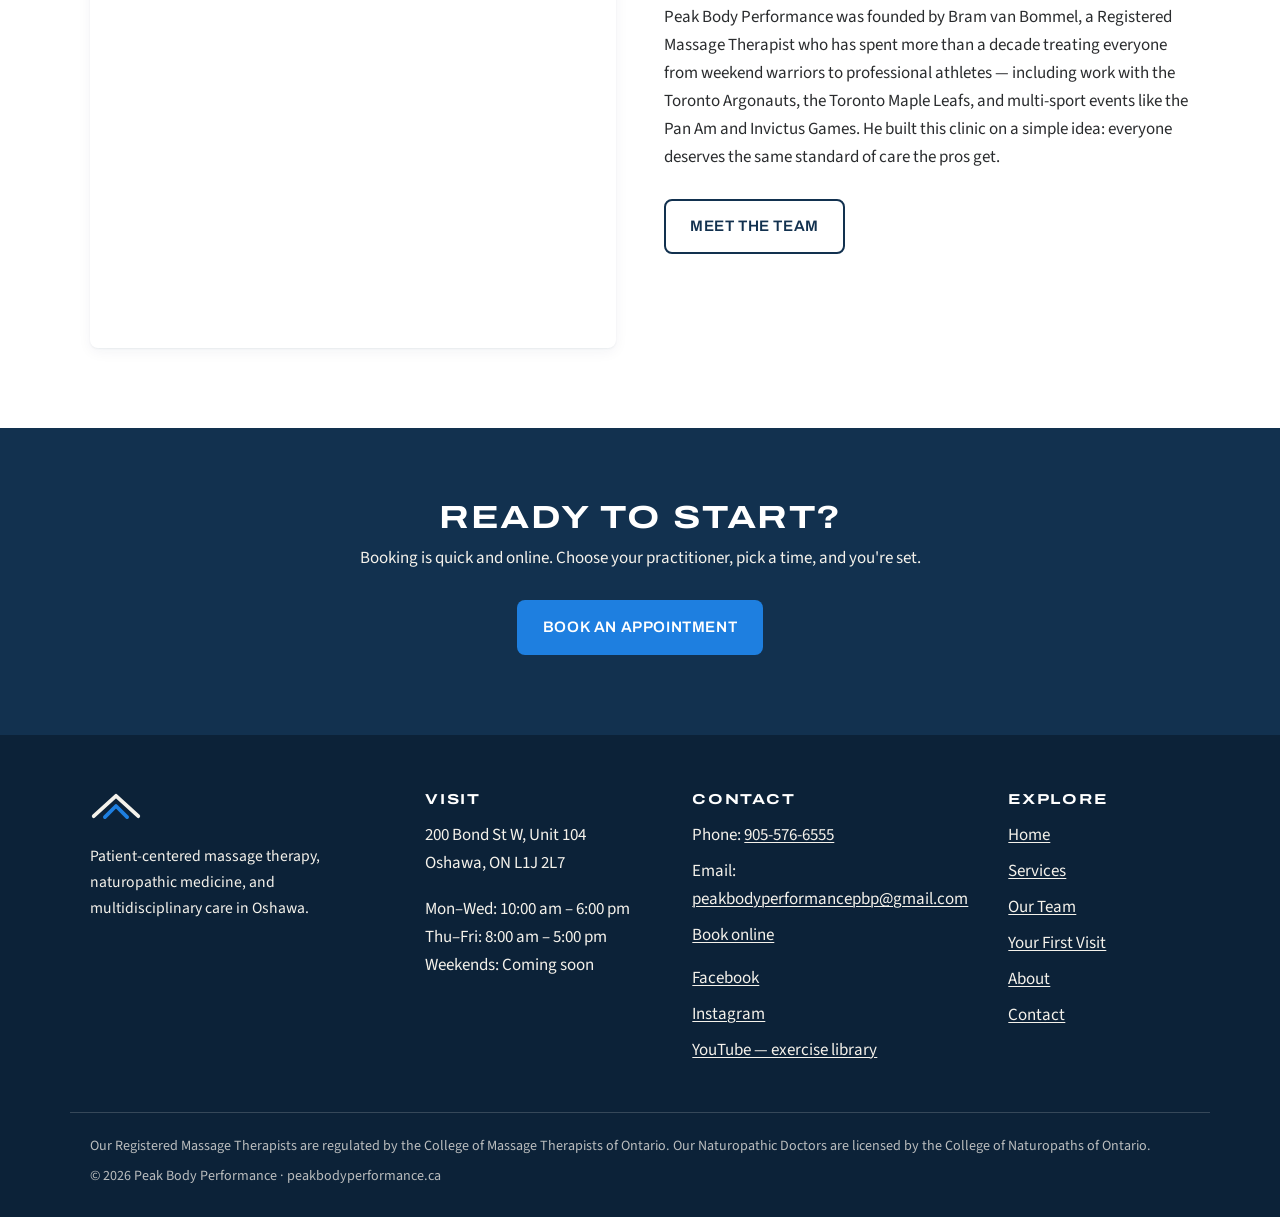
==== commit a1561466: "Fix blurry logo on iOS and enlarge header logo Swap the recolorable-SVG logo trick for flat PNGs exp" ====
--- a/index.html
+++ b/index.html
@@ -52,7 +52,7 @@
       <div class="container header-inner">
         <a class="brand" href="index.html">
           <img
-            src="images/PeakBody-no-tagline.svg"
+            src="images/PeakBody-no-tagline.png"
             alt="Peak Body Performance — Performance, Rehab &amp; Wellness"
           />
         </a>
--- a/css/styles.css
+++ b/css/styles.css
@@ -319,17 +319,17 @@
   display: flex;
   align-items: center;
   gap: 1.5rem;
-  min-height: 100px;
-  padding-block: 0.75rem;
+  min-height: 96px;
+  padding-block: 0.375rem;
 }
 .brand {
   display: inline-flex;
   align-items: center;
   text-decoration: none;
-  padding: 0.5rem 0;
+  padding: 0;
 }
 .brand img {
-  height: 84px;
+  height: 96px;
   width: auto;
 }
 
@@ -921,10 +921,10 @@
     flex-wrap: wrap;
     gap: 0.9rem;
     min-height: auto;
-    padding-block: 0.75rem;
+    padding-block: 0.5rem;
   }
   .brand img {
-    height: 72px;
+    height: 82px;
   }
 }
 
@@ -936,7 +936,7 @@
     padding-block: 4.5rem 5rem;
   }
   .brand img {
-    height: 58px;
+    height: 66px;
   }
   .footer-grid {
     grid-template-columns: 1fr;
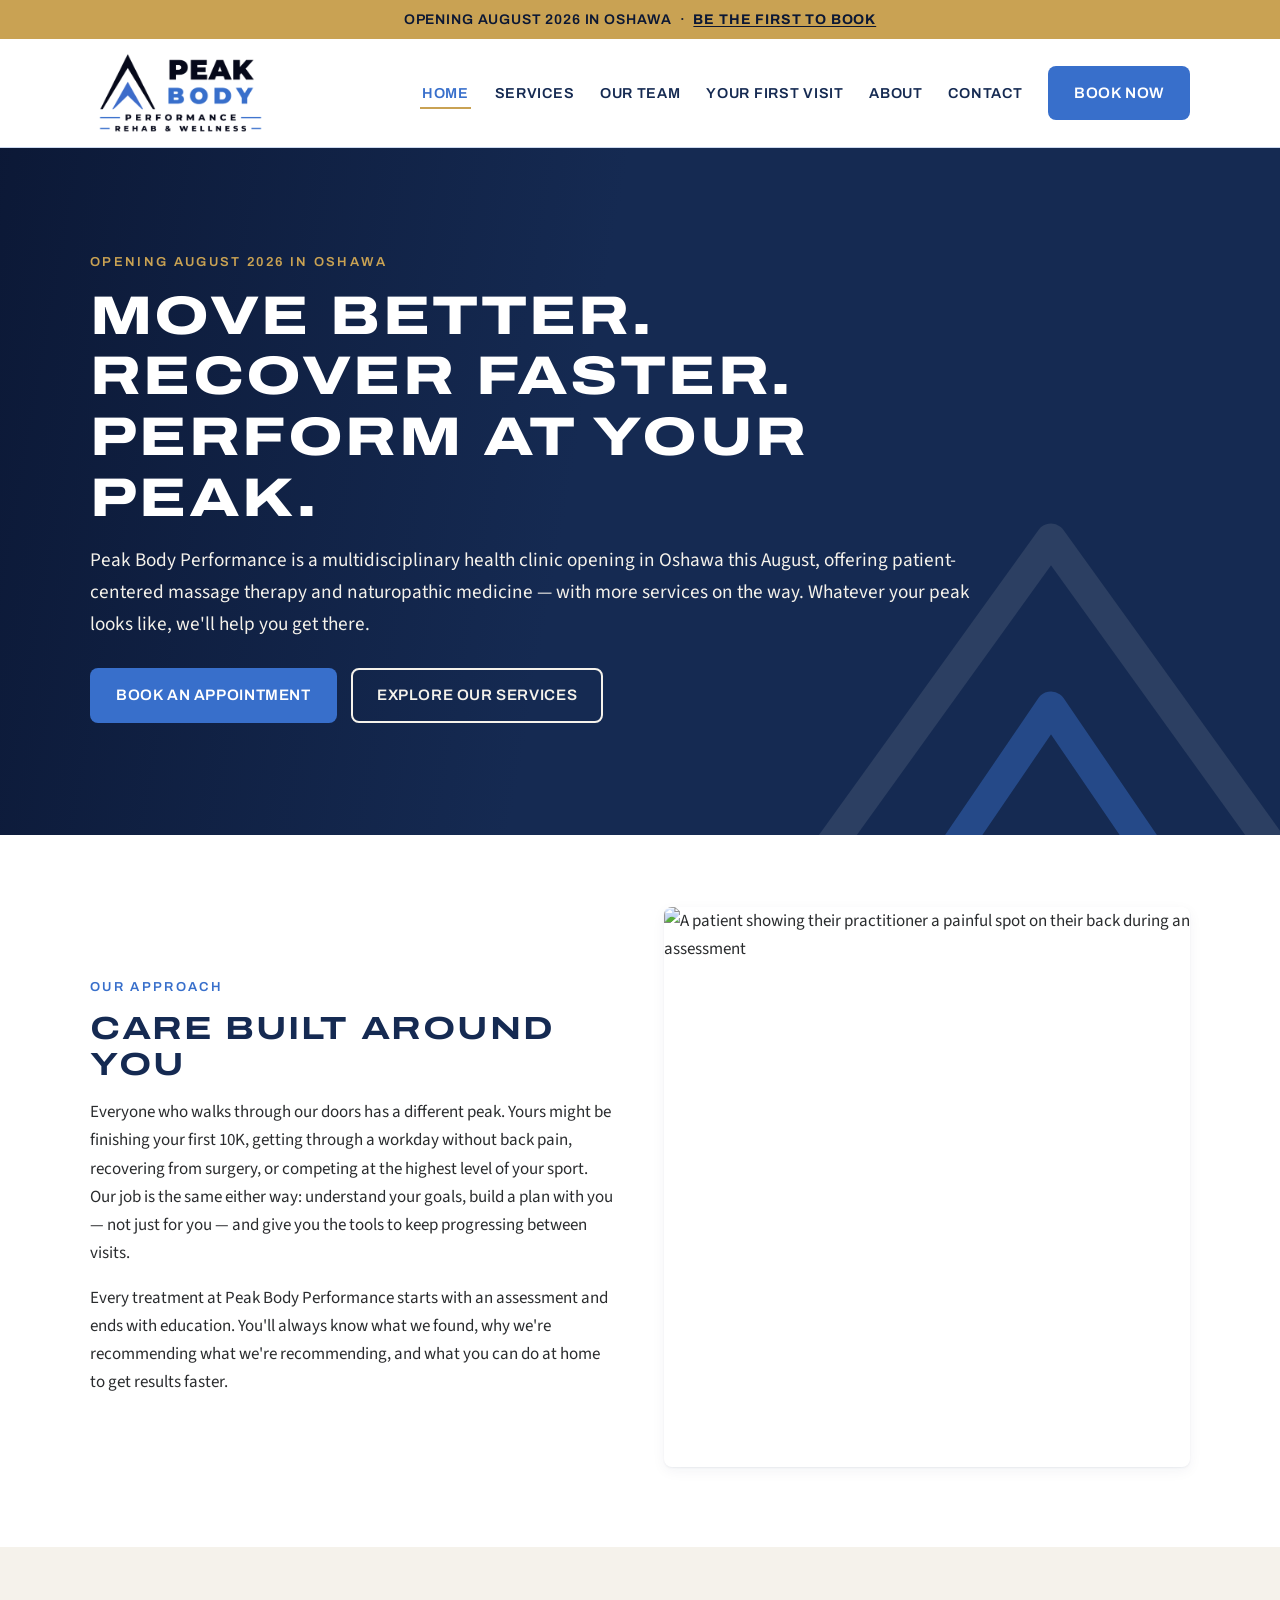
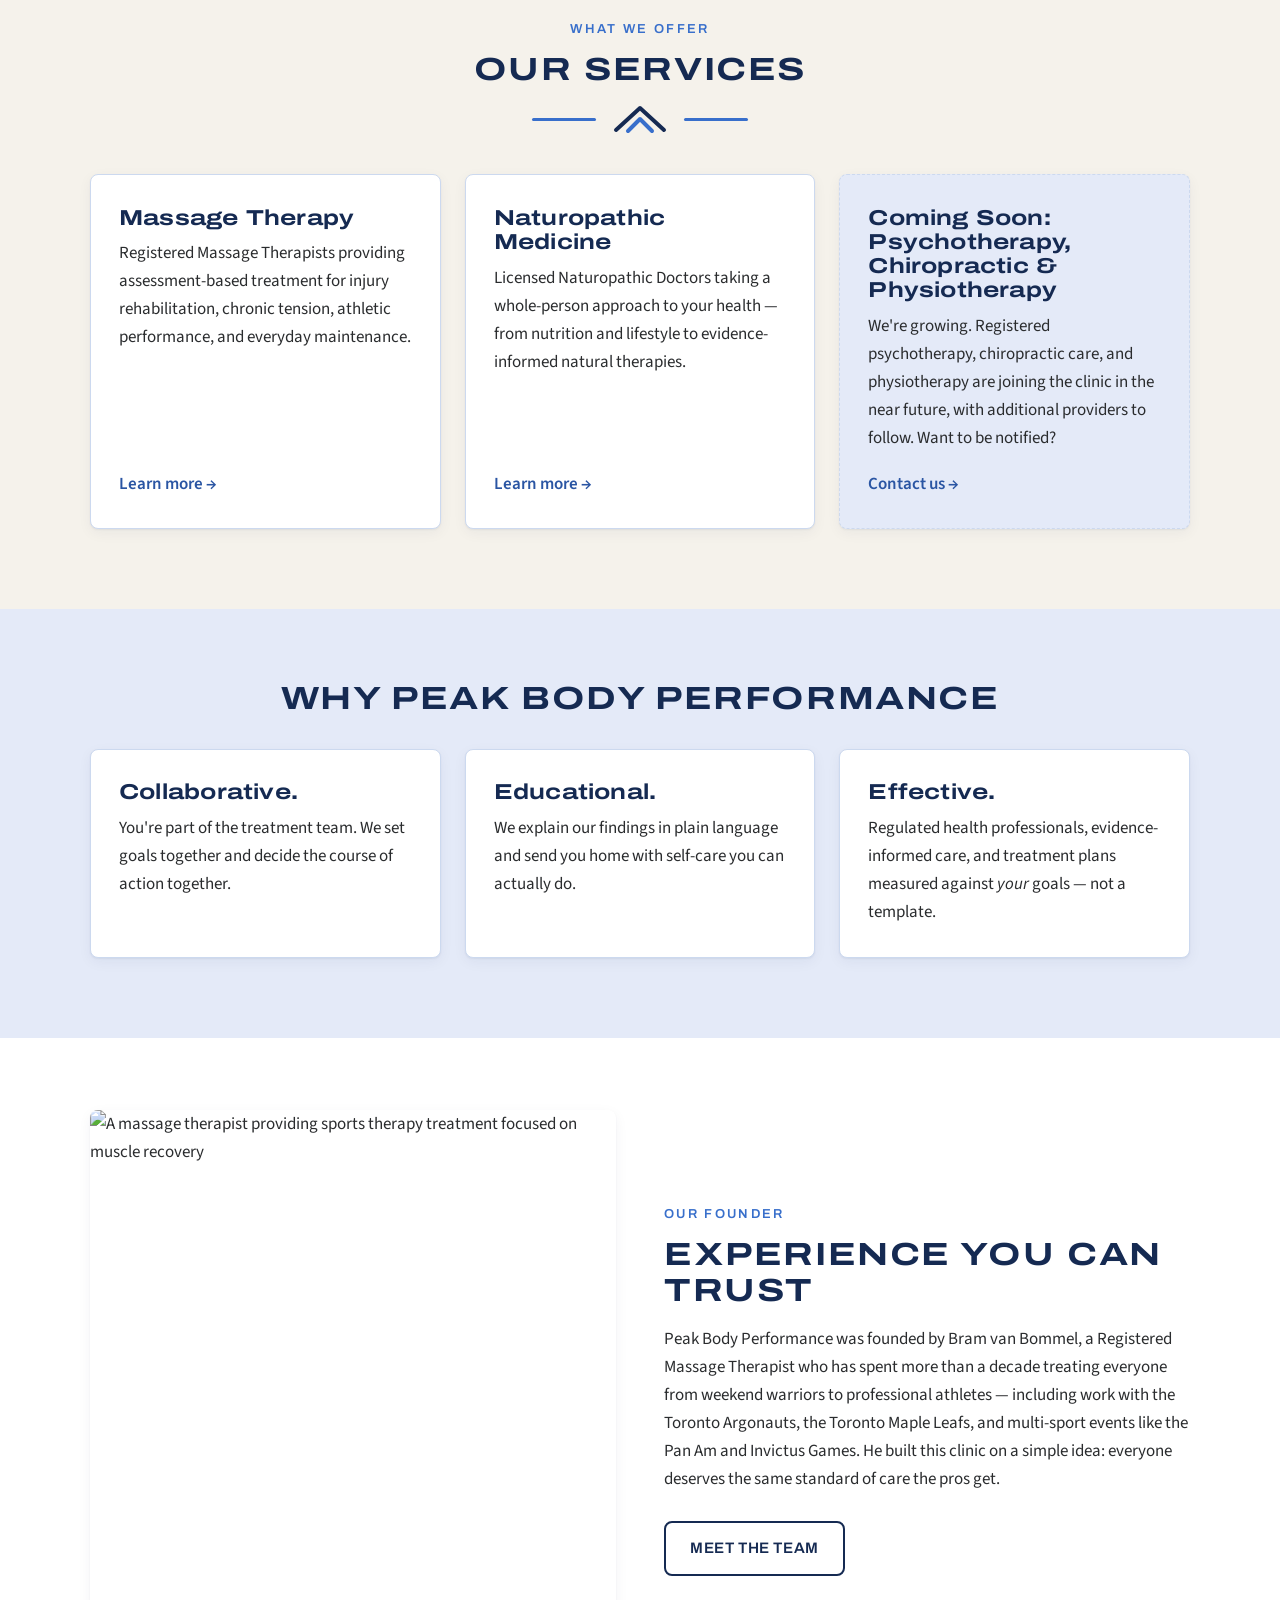
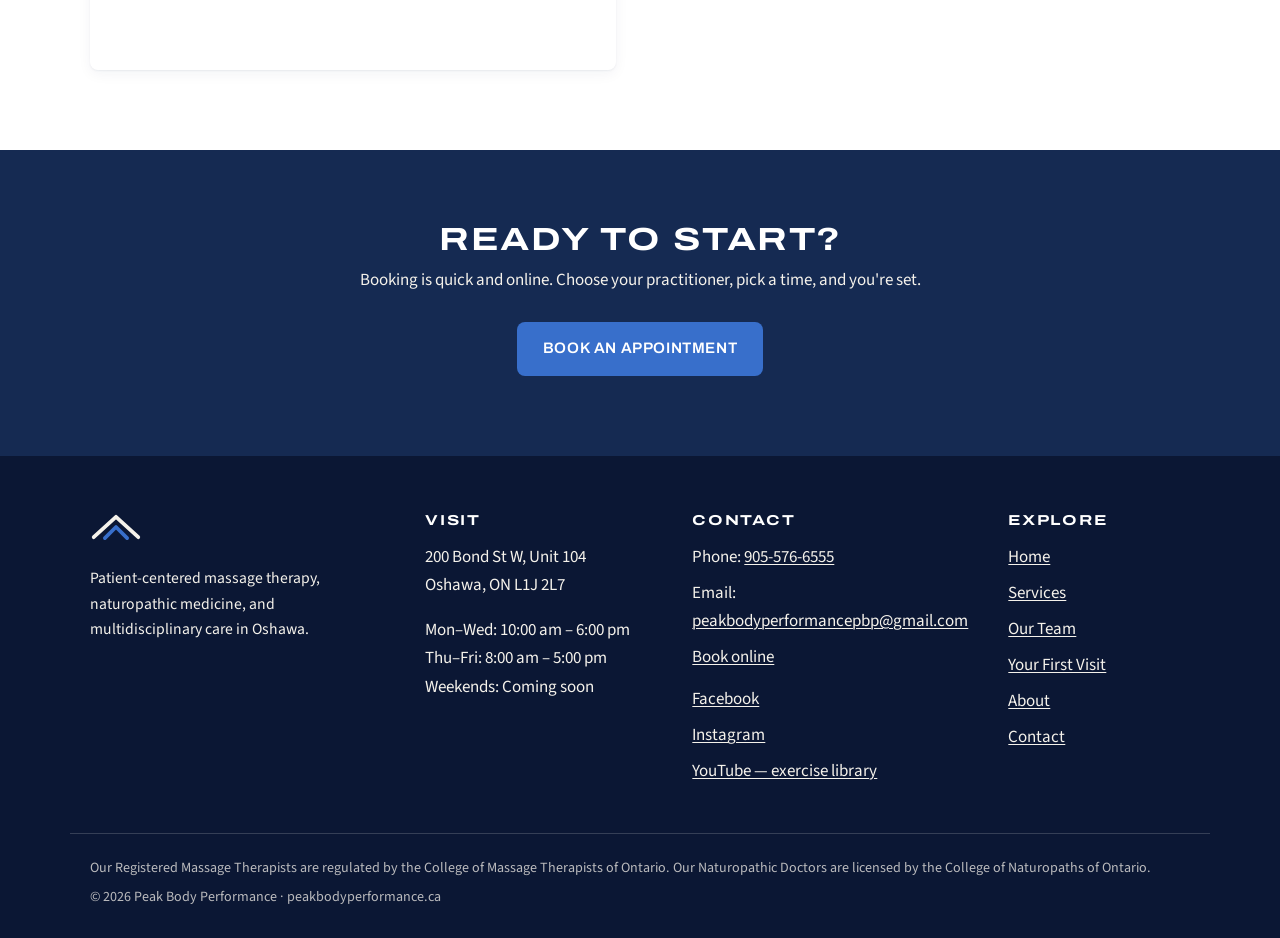
==== commit b2a00ce8: "Retune brand palette to match new logo, temporarily hide psychotherapy/headshots Updates colors acro" ====
--- a/index.html
+++ b/index.html
@@ -12,7 +12,7 @@
     />
     <link
       rel="icon"
-      href="data:image/svg+xml,%3Csvg xmlns='http://www.w3.org/2000/svg' viewBox='0 0 64 64'%3E%3Cpath d='M8 52 L32 12 L56 52' fill='none' stroke='%2312314F' stroke-width='7' stroke-linecap='round' stroke-linejoin='round'/%3E%3Cpath d='M20 54 L32 34 L44 54' fill='none' stroke='%231E7FE0' stroke-width='7' stroke-linecap='round' stroke-linejoin='round'/%3E%3C/svg%3E"
+      href="data:image/svg+xml,%3Csvg xmlns='http://www.w3.org/2000/svg' viewBox='0 0 64 64'%3E%3Cpath d='M8 52 L32 12 L56 52' fill='none' stroke='%23152A52' stroke-width='7' stroke-linecap='round' stroke-linejoin='round'/%3E%3Cpath d='M20 54 L32 34 L44 54' fill='none' stroke='%23386FCB' stroke-width='7' stroke-linecap='round' stroke-linejoin='round'/%3E%3C/svg%3E"
     />
     <link rel="preconnect" href="https://fonts.googleapis.com" />
     <link rel="preconnect" href="https://fonts.gstatic.com" crossorigin />
@@ -97,7 +97,7 @@
           <path
             d="M110 282 L200 150 L290 282"
             fill="none"
-            stroke="rgba(30,127,224,0.35)"
+            stroke="rgba(56,111,203,0.45)"
             stroke-width="22"
             stroke-linecap="round"
             stroke-linejoin="round"
@@ -175,7 +175,7 @@
                 <path
                   d="M4 26 L28 4 L52 26"
                   fill="none"
-                  stroke="#12314F"
+                  stroke="#152A52"
                   stroke-width="4"
                   stroke-linecap="round"
                   stroke-linejoin="round"
@@ -183,7 +183,7 @@
                 <path
                   d="M16 27 L28 15 L40 27"
                   fill="none"
-                  stroke="#1E7FE0"
+                  stroke="#386FCB"
                   stroke-width="4"
                   stroke-linecap="round"
                   stroke-linejoin="round"
@@ -213,6 +213,10 @@
                 >Learn more →</a
               >
             </div>
+            <!-- ==== TEMPORARILY HIDDEN: Registered Psychotherapy (now listed
+                 under Coming Soon). To relaunch: uncomment this card, remove
+                 psychotherapy from the Coming Soon card below, and restore the
+                 matching section on services.html. ====
             <div class="card">
               <h3>Registered Psychotherapy</h3>
               <p>
@@ -224,12 +228,15 @@
                 >Learn more →</a
               >
             </div>
+            ==== END TEMPORARILY HIDDEN ==== -->
             <div class="card card--soon">
-              <h3>Coming Soon: Chiropractic &amp; Physiotherapy</h3>
-              <p>
-                We're growing. Chiropractic care and physiotherapy are joining
-                the clinic in the near future, with additional providers to
-                follow. Want to be notified?
+              <h3>
+                Coming Soon: Psychotherapy, Chiropractic &amp; Physiotherapy
+              </h3>
+              <p>
+                We're growing. Registered psychotherapy, chiropractic care, and
+                physiotherapy are joining the clinic in the near future, with
+                additional providers to follow. Want to be notified?
               </p>
               <a class="card-link" href="contact.html">Contact us →</a>
             </div>
@@ -331,7 +338,7 @@
             <path
               d="M16 27 L28 15 L40 27"
               fill="none"
-              stroke="#1E7FE0"
+              stroke="#386FCB"
               stroke-width="4"
               stroke-linecap="round"
               stroke-linejoin="round"
--- a/css/styles.css
+++ b/css/styles.css
@@ -1,22 +1,24 @@
 /* ==========================================================================
    PEAK BODY PERFORMANCE — styles.css
-   Design system per proposal v2:
-   Peak Blue #1E7FE0 · Summit Navy #12314F · Bone #F5F2EB
-   Charcoal Ink #2A2C2E · Glacier #E3EDF7 · Ridge Gold #C9A253
+   Design system per proposal v2, palette re-tuned July 2026 to match the
+   updated logo (icon blue #386FCB, wordmark near-navy #06091A):
+   Peak Blue #386FCB · Peak Blue Dark #2A55A3 · Summit Navy #152A52
+   Navy Deep #0B1734 · Bone #F5F2EB · Charcoal Ink #2A2C2E
+   Glacier #E4EAF8 · Ridge Gold #C9A253 (legacy accent, not in the new logo)
    Display: Archivo (Expanded via font-stretch) · Body: Source Sans 3
    Signature motif: the "elevation line" (double-chevron divider)
    ========================================================================== */
 
 /* ---------- 1. Tokens ---------- */
 :root {
-  --peak-blue: #1e7fe0;
-  --peak-blue-dark: #1565ba;
-  --summit-navy: #12314f;
-  --navy-deep: #0c2238;
+  --peak-blue: #386fcb;
+  --peak-blue-dark: #2a55a3;
+  --summit-navy: #152a52;
+  --navy-deep: #0b1734;
   --bone: #f5f2eb;
   --ink: #2a2c2e;
-  --glacier: #e3edf7;
-  --glacier-border: #cfdeed;
+  --glacier: #e4eaf8;
+  --glacier-border: #ccd9ef;
   --ridge-gold: #c9a253;
   --white: #ffffff;
 
@@ -26,7 +28,7 @@
   --container: 1140px;
   --radius: 8px;
   --shadow-whisper:
-    0 1px 2px rgba(18, 49, 79, 0.06), 0 4px 14px rgba(18, 49, 79, 0.05);
+    0 1px 2px rgba(21, 42, 82, 0.06), 0 4px 14px rgba(21, 42, 82, 0.05);
 }
 
 /* ---------- 2. Base ---------- */
@@ -93,13 +95,15 @@
   margin-bottom: 0;
 }
 
+/* Body links sit one step darker than the brand blue so they clear WCAG AA
+   (4.5:1) on the bone and glacier tinted backgrounds, not just on white. */
 a {
-  color: var(--peak-blue);
+  color: var(--peak-blue-dark);
   text-decoration-thickness: 1px;
   text-underline-offset: 2px;
 }
 a:hover {
-  color: var(--peak-blue-dark);
+  color: var(--summit-navy);
 }
 
 :focus-visible {
@@ -278,7 +282,7 @@
 .peak-list li {
   padding-left: 1.9rem;
   margin-bottom: 0.55rem;
-  background: url("data:image/svg+xml,%3Csvg xmlns='http://www.w3.org/2000/svg' viewBox='0 0 24 16'%3E%3Cpath d='M3 13 L12 4 L21 13' fill='none' stroke='%231E7FE0' stroke-width='3' stroke-linecap='round' stroke-linejoin='round'/%3E%3C/svg%3E")
+  background: url("data:image/svg+xml,%3Csvg xmlns='http://www.w3.org/2000/svg' viewBox='0 0 24 16'%3E%3Cpath d='M3 13 L12 4 L21 13' fill='none' stroke='%23386FCB' stroke-width='3' stroke-linecap='round' stroke-linejoin='round'/%3E%3C/svg%3E")
     no-repeat left 0.42em / 1.05rem auto;
 }
 
@@ -416,9 +420,9 @@
   background:
     linear-gradient(
       100deg,
-      rgba(12, 34, 56, 0.92) 0%,
-      rgba(18, 49, 79, 0.82) 45%,
-      rgba(18, 49, 79, 0.55) 100%
+      rgba(11, 23, 52, 0.92) 0%,
+      rgba(21, 42, 82, 0.82) 45%,
+      rgba(21, 42, 82, 0.55) 100%
     ),
     var(--summit-navy)
       url("https://images.pexels.com/photos/841131/pexels-photo-841131.jpeg?auto=compress&cs=tinysrgb&w=1920")
@@ -785,7 +789,7 @@
 .contact-form textarea:focus {
   outline: none;
   border-color: var(--peak-blue);
-  box-shadow: 0 0 0 3px rgba(30, 127, 224, 0.18);
+  box-shadow: 0 0 0 3px rgba(56, 111, 203, 0.18);
 }
 .form-note {
   font-size: 0.95rem;
@@ -800,7 +804,7 @@
   border-radius: var(--radius);
   overflow: hidden;
   min-height: 380px;
-  box-shadow: 0 4px 18px rgba(18, 49, 79, 0.12);
+  box-shadow: 0 4px 18px rgba(21, 42, 82, 0.12);
 }
 .map-embed iframe {
   display: block;
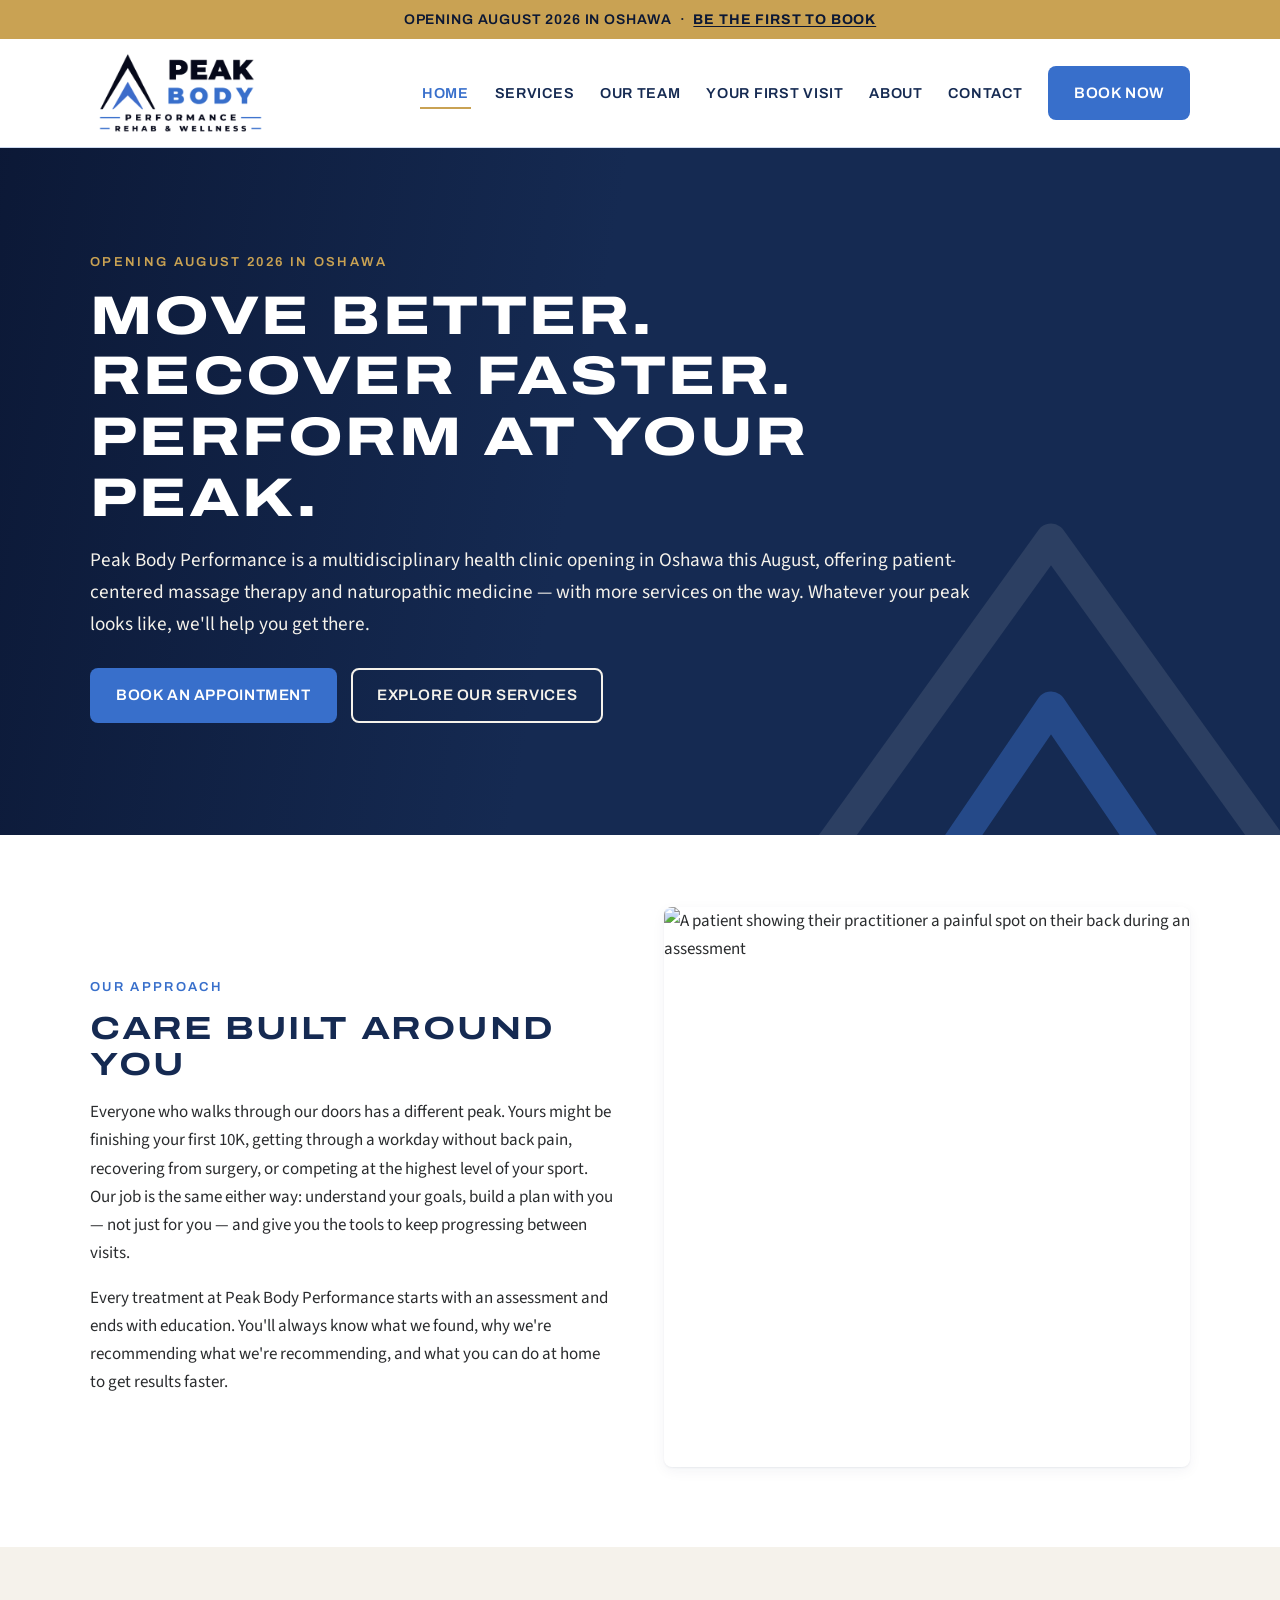
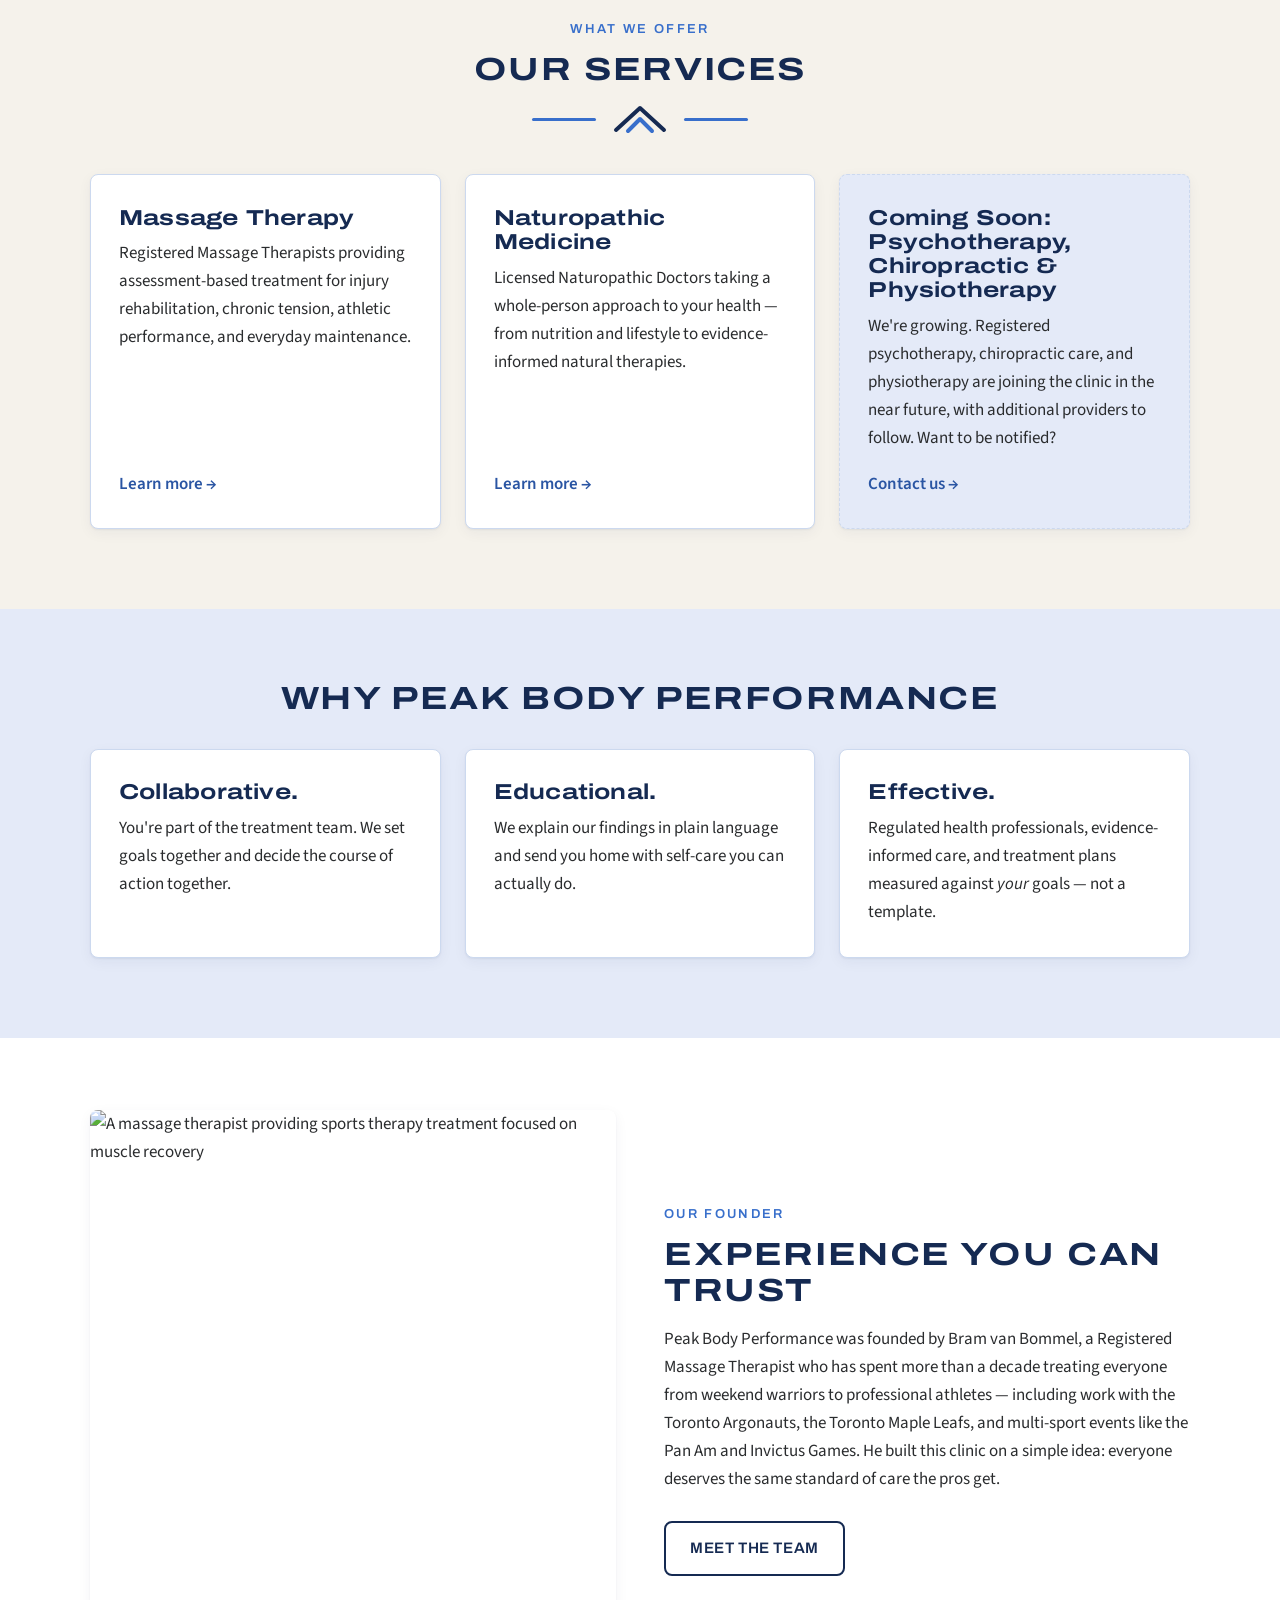
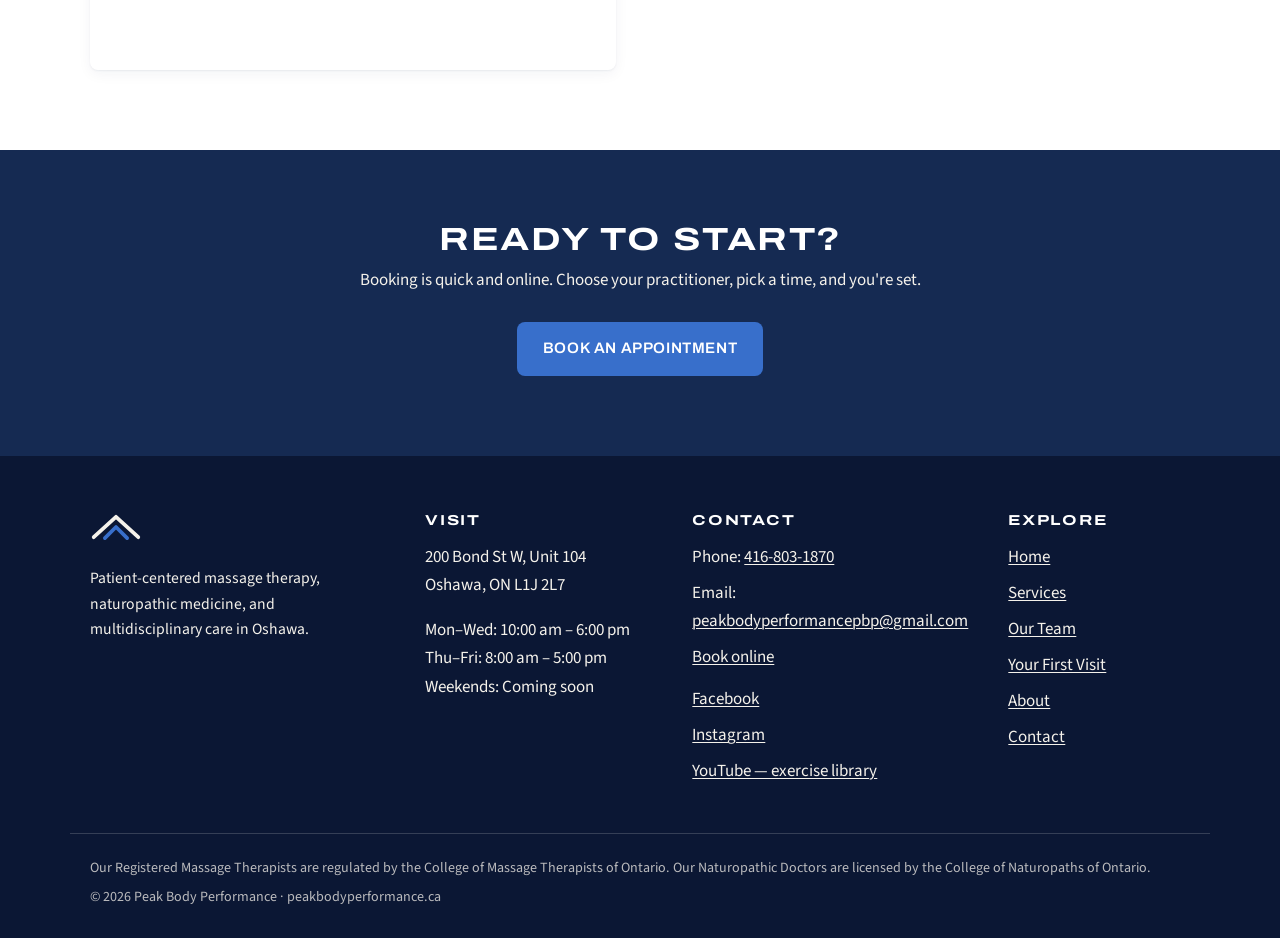
==== commit 468f09b3: "Update clinic phone number to 416-803-1870 Replace the old 905-576-6555 number with the new 416-803-" ====
--- a/index.html
+++ b/index.html
@@ -35,7 +35,7 @@
           "postalCode": "L1J 2L7",
           "addressCountry": "CA"
         },
-        "telephone": "+1-905-576-6555",
+        "telephone": "+1-416-803-1870",
         "email": "peakbodyperformancepbp@gmail.com"
       }
     </script>
@@ -360,7 +360,7 @@
         <div>
           <h3>Contact</h3>
           <ul>
-            <li>Phone: <a href="tel:+19055766555">905-576-6555</a></li>
+            <li>Phone: <a href="tel:+14168031870">416-803-1870</a></li>
             <li>
               Email:
               <a href="mailto:peakbodyperformancepbp@gmail.com"
--- a/css/styles.css
+++ b/css/styles.css
@@ -795,6 +795,13 @@
   font-size: 0.95rem;
   color: var(--summit-navy);
 }
+.hp-field {
+  position: absolute;
+  left: -9999px;
+  width: 1px;
+  height: 1px;
+  overflow: hidden;
+}
 
 .map-placeholder {
   min-height: 380px;
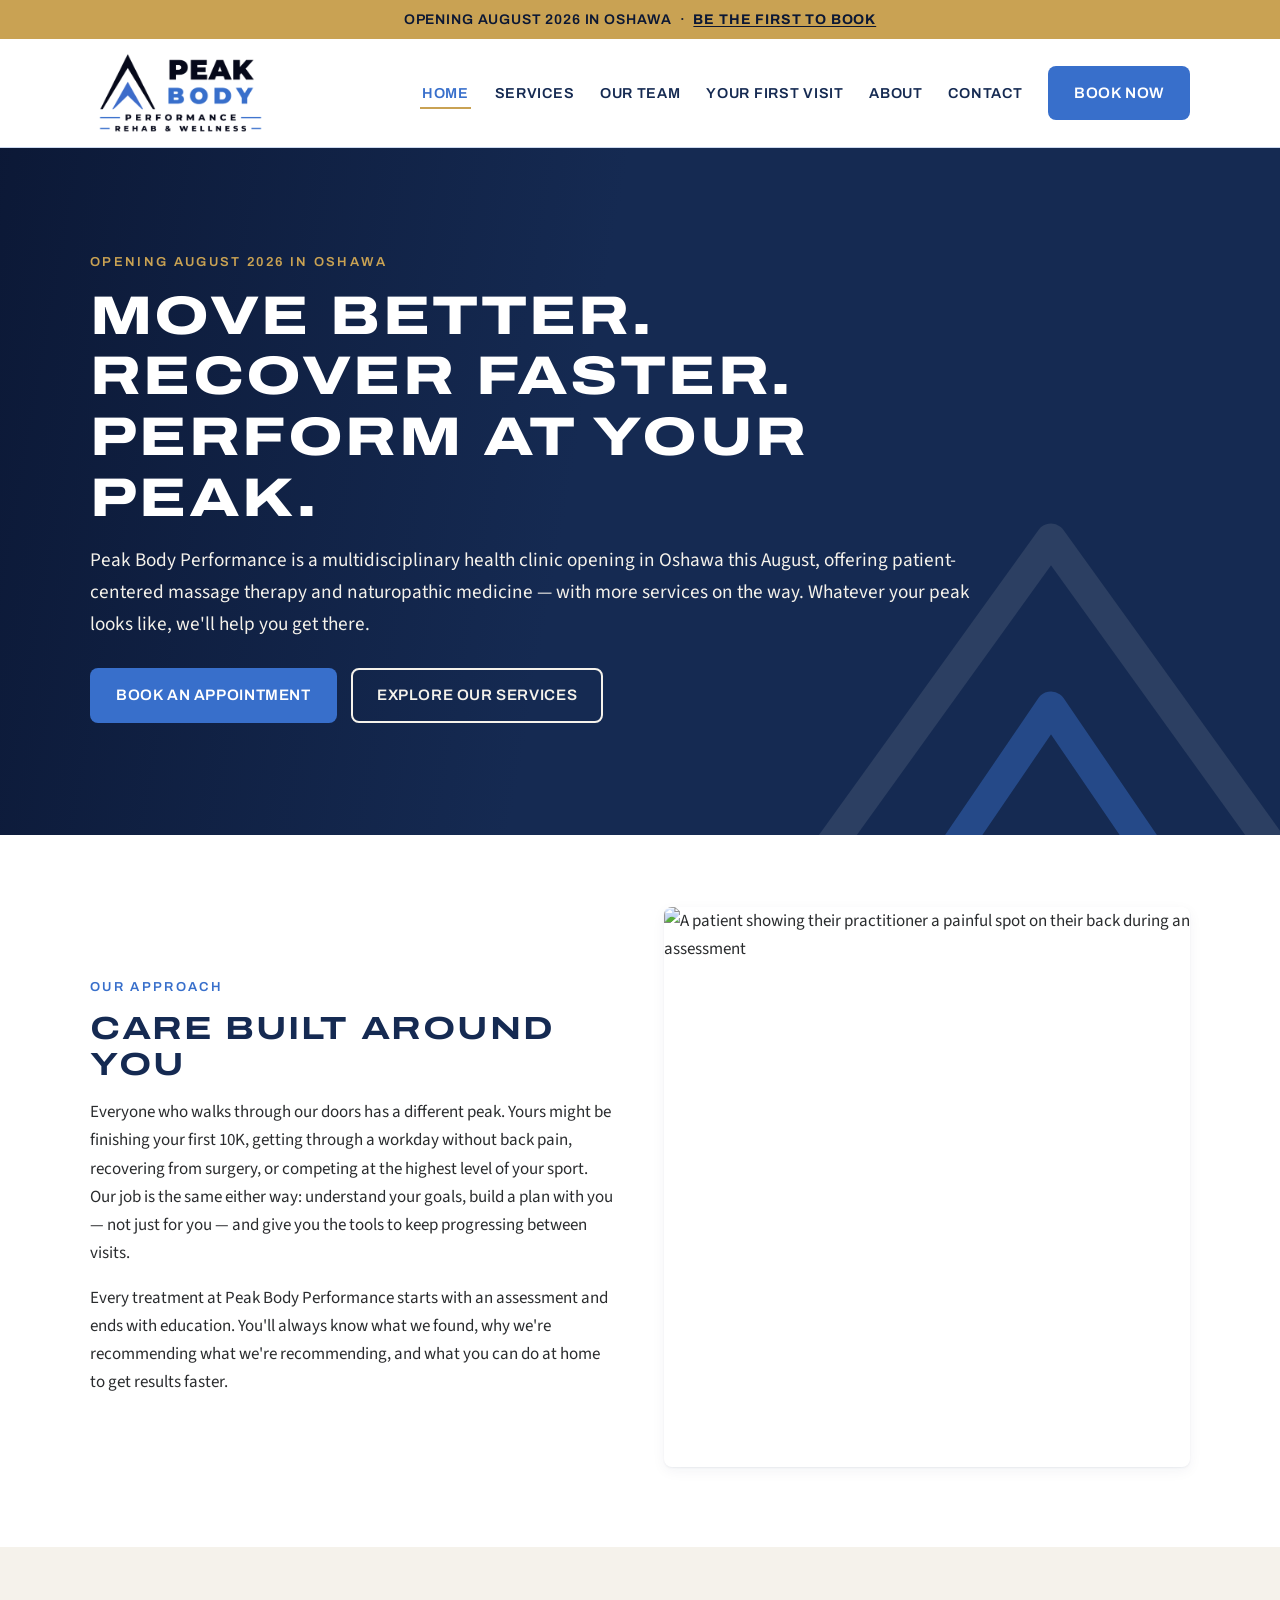
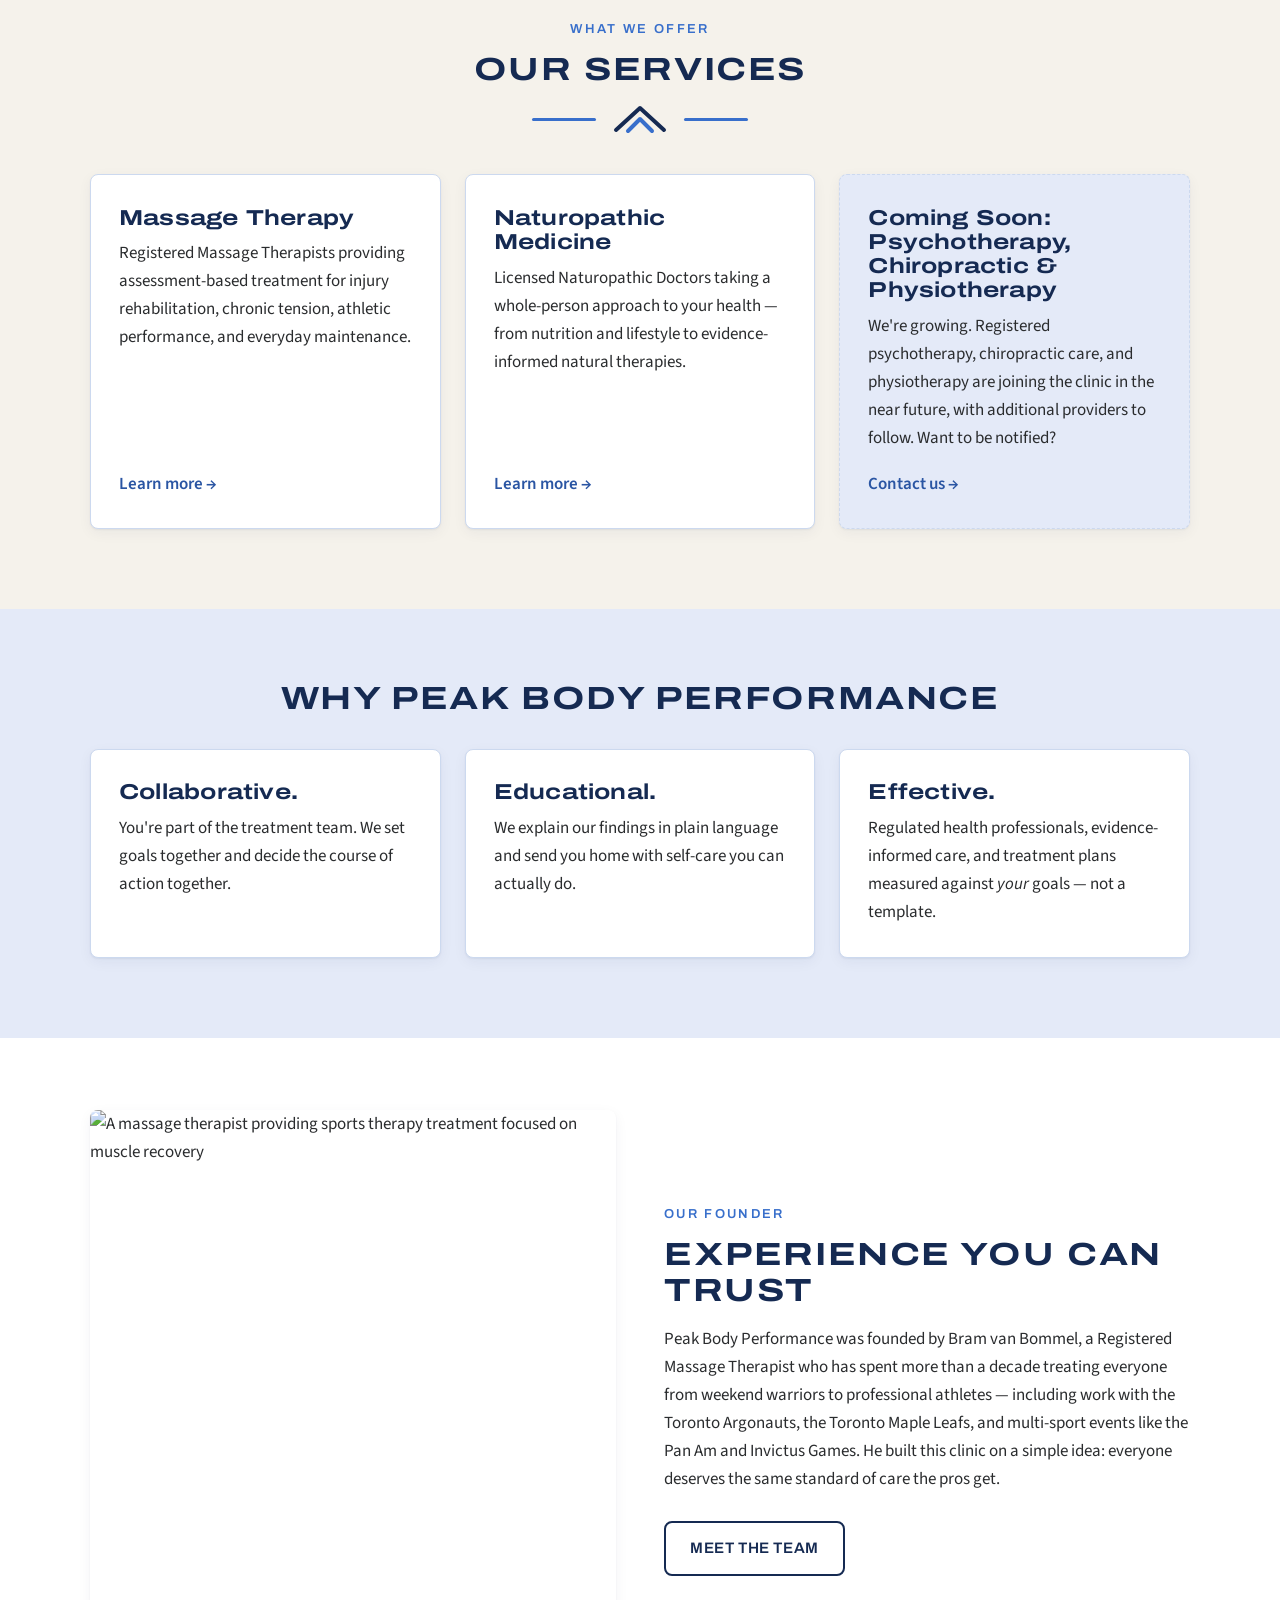
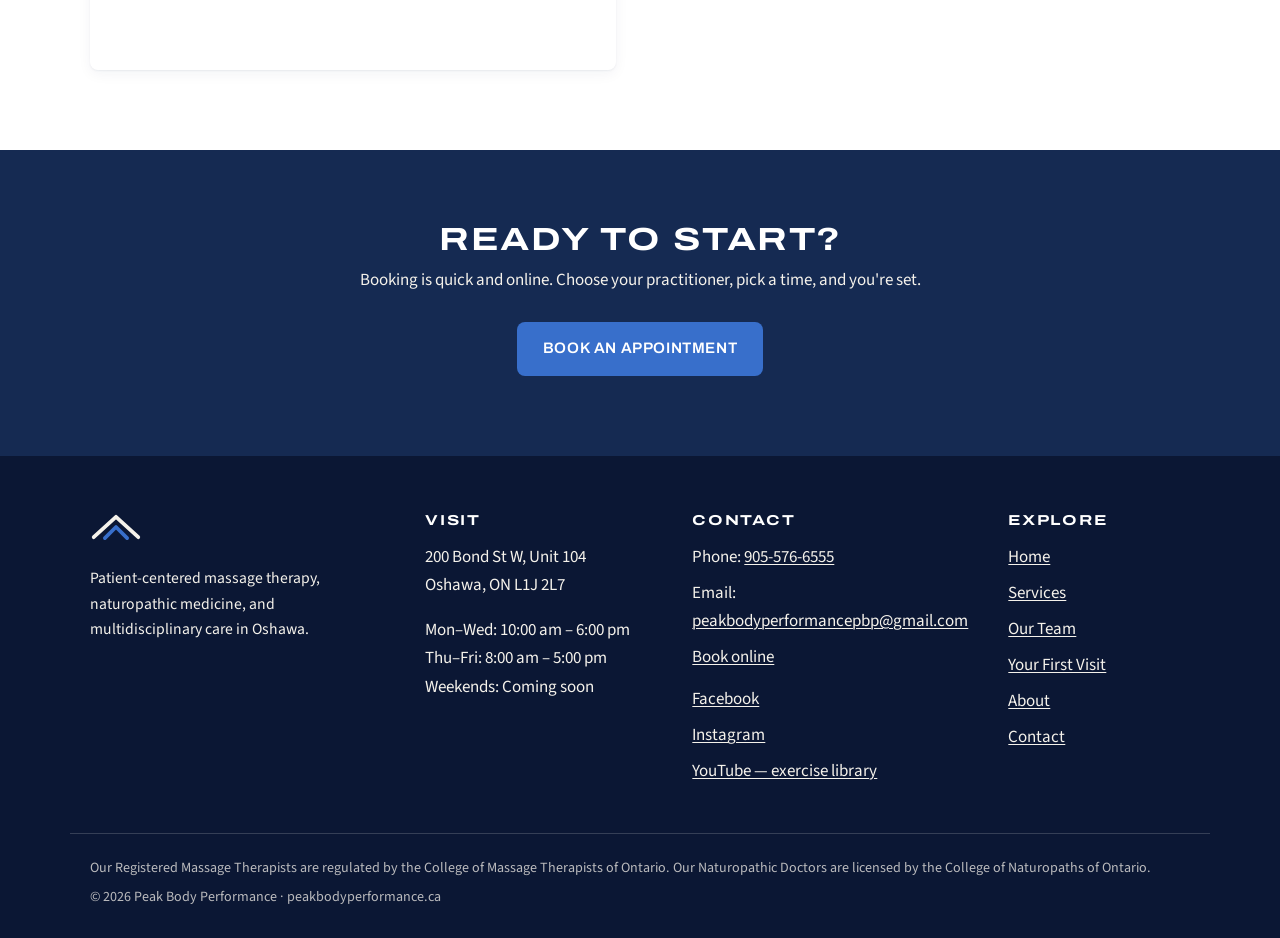
==== commit b98eff27: "Revert clinic phone number to 905-576-6555 Restore the original 905-576-6555 number across all pages" ====
--- a/index.html
+++ b/index.html
@@ -35,7 +35,7 @@
           "postalCode": "L1J 2L7",
           "addressCountry": "CA"
         },
-        "telephone": "+1-416-803-1870",
+        "telephone": "+1-905-576-6555",
         "email": "peakbodyperformancepbp@gmail.com"
       }
     </script>
@@ -360,7 +360,7 @@
         <div>
           <h3>Contact</h3>
           <ul>
-            <li>Phone: <a href="tel:+14168031870">416-803-1870</a></li>
+            <li>Phone: <a href="tel:+19055766555">905-576-6555</a></li>
             <li>
               Email:
               <a href="mailto:peakbodyperformancepbp@gmail.com"
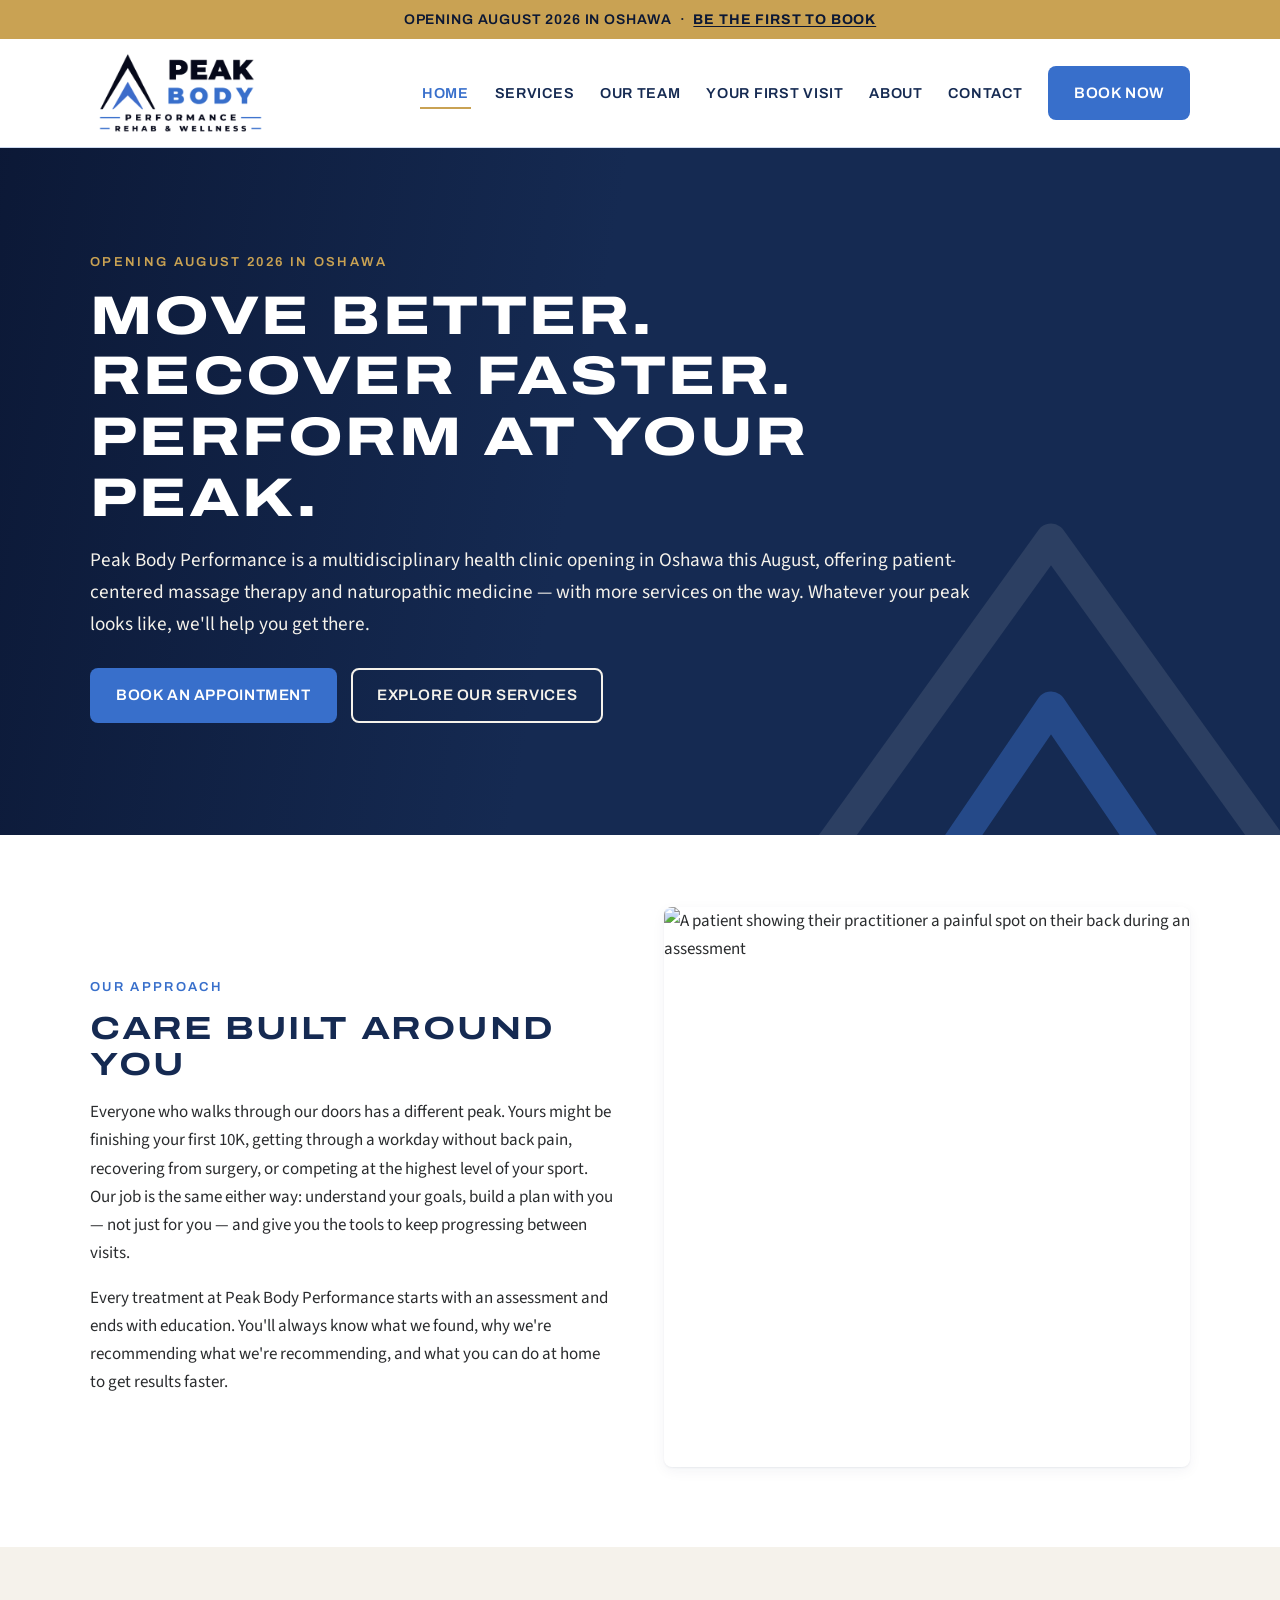
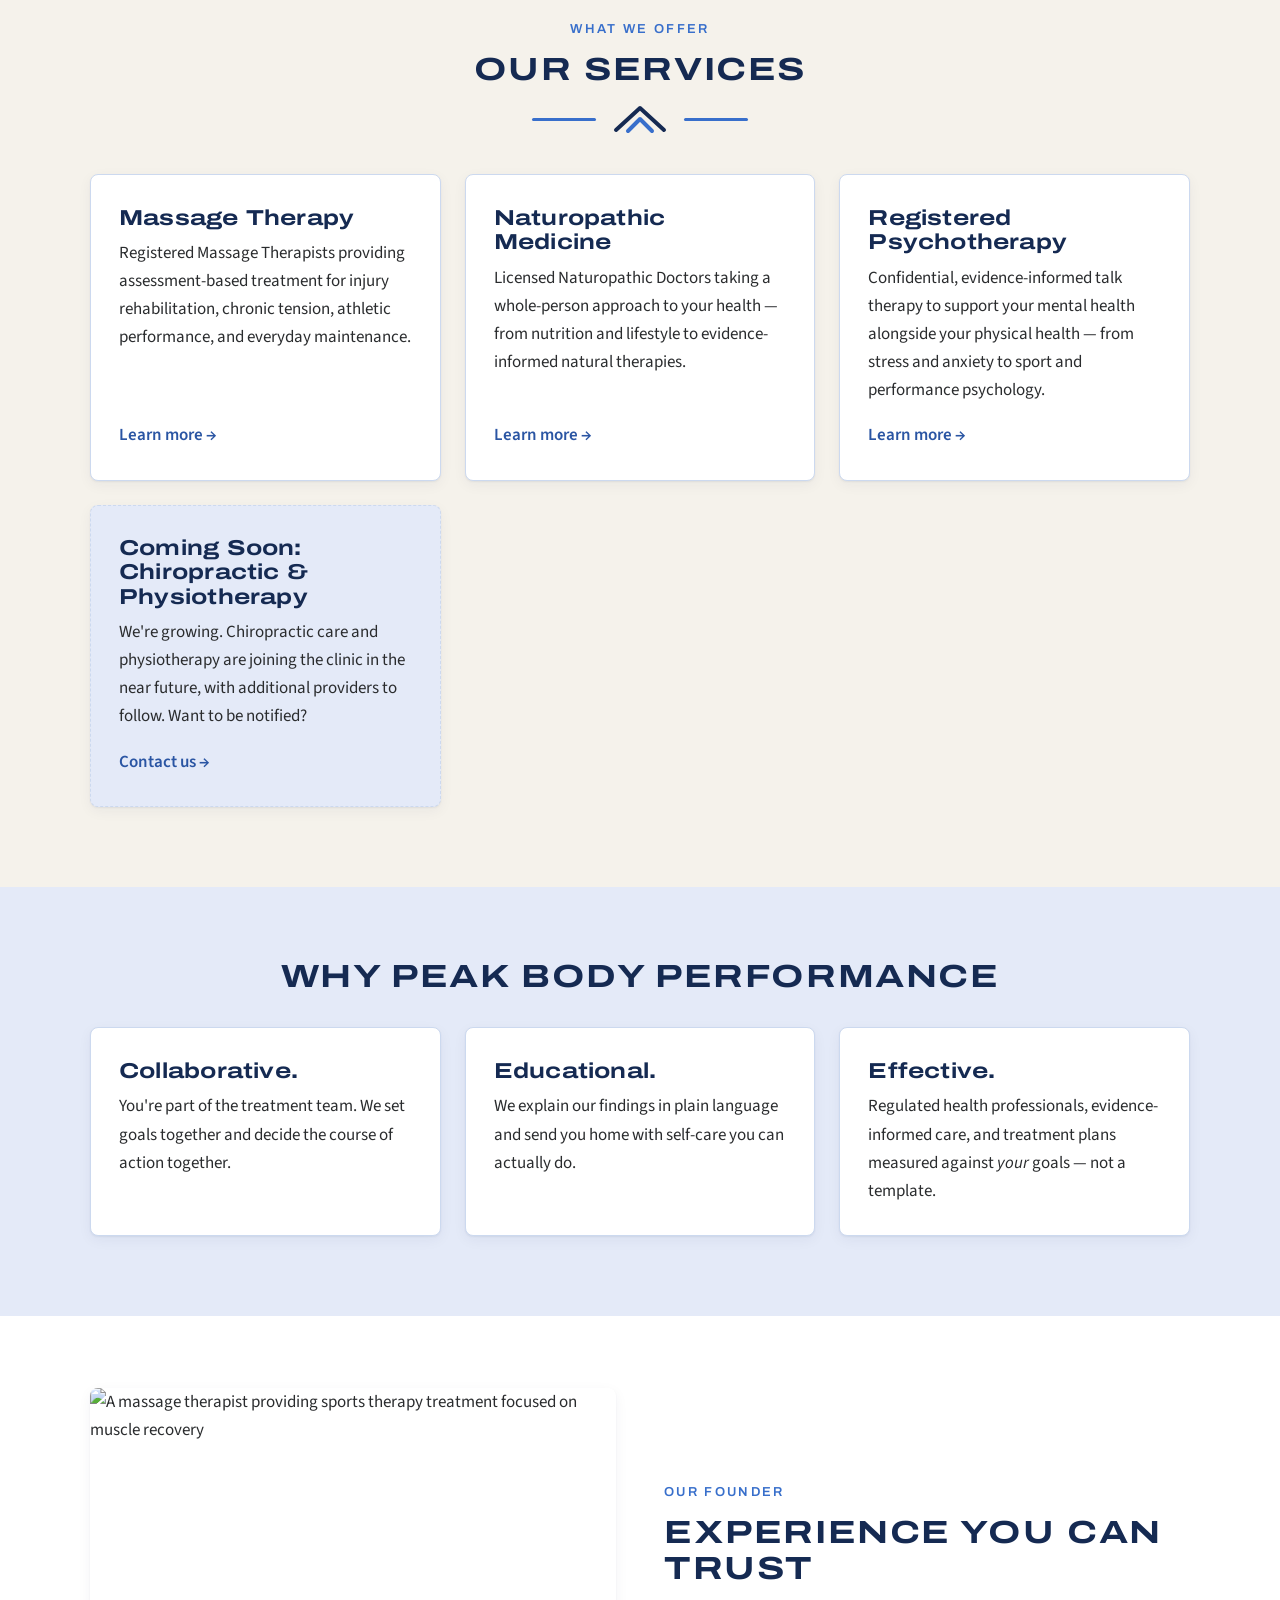
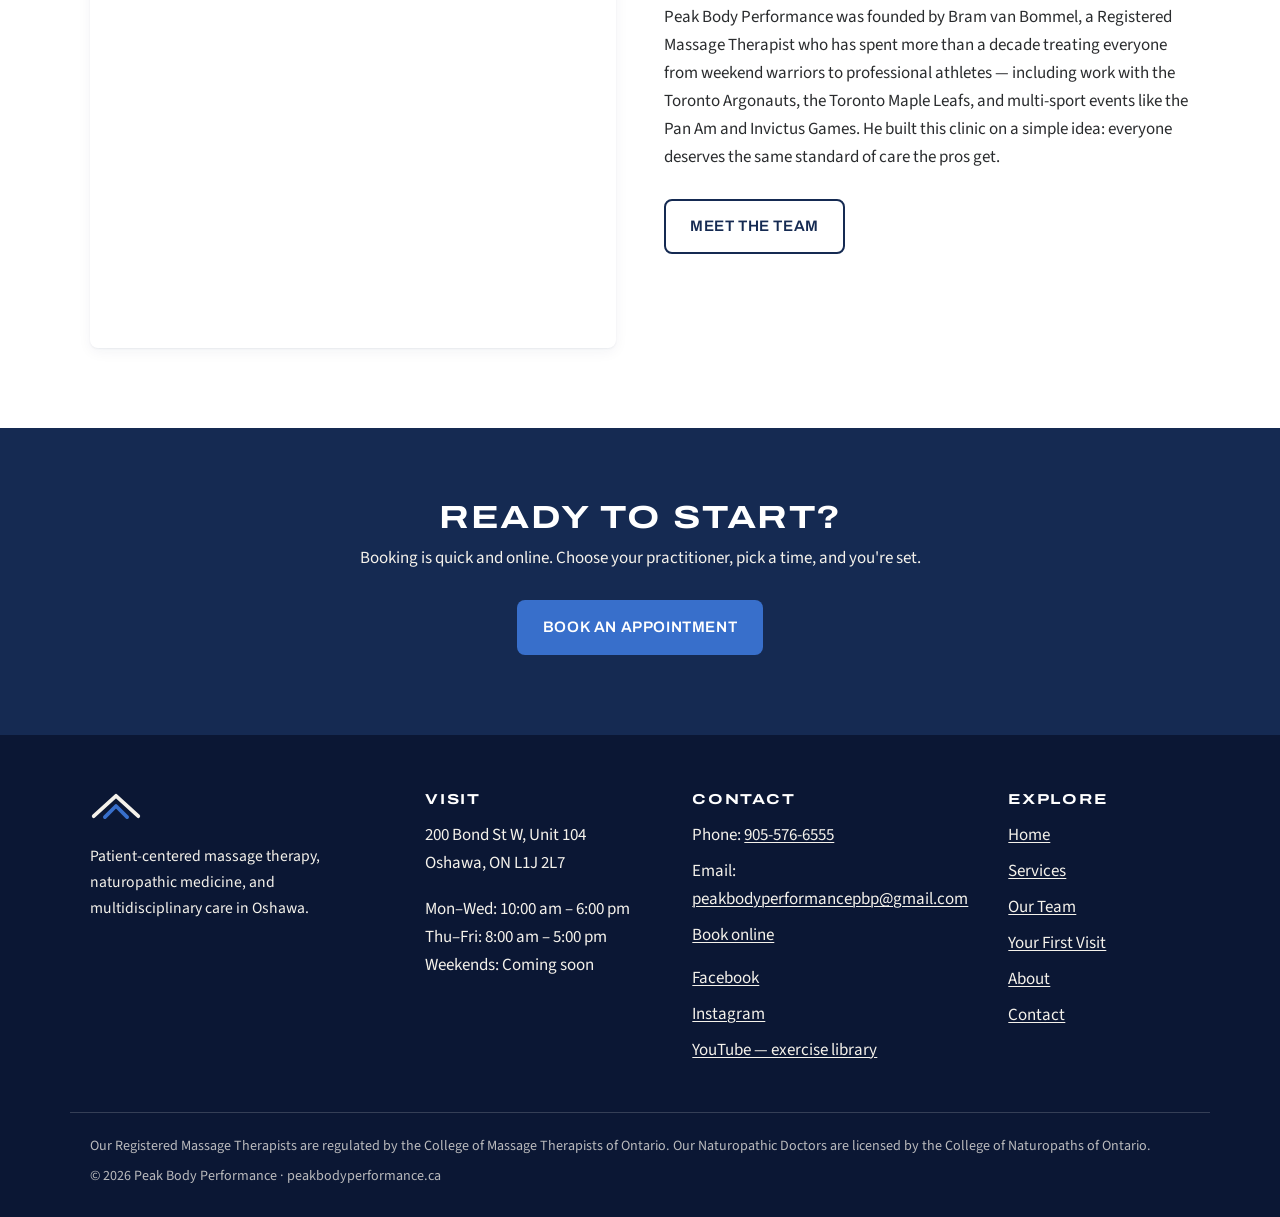
==== commit df51aedf: "Relaunch Registered Psychotherapy across the site Bram confirmed a psychotherapist is now on board, " ====
--- a/index.html
+++ b/index.html
@@ -213,10 +213,6 @@
                 >Learn more →</a
               >
             </div>
-            <!-- ==== TEMPORARILY HIDDEN: Registered Psychotherapy (now listed
-                 under Coming Soon). To relaunch: uncomment this card, remove
-                 psychotherapy from the Coming Soon card below, and restore the
-                 matching section on services.html. ====
             <div class="card">
               <h3>Registered Psychotherapy</h3>
               <p>
@@ -228,15 +224,12 @@
                 >Learn more →</a
               >
             </div>
-            ==== END TEMPORARILY HIDDEN ==== -->
             <div class="card card--soon">
-              <h3>
-                Coming Soon: Psychotherapy, Chiropractic &amp; Physiotherapy
-              </h3>
-              <p>
-                We're growing. Registered psychotherapy, chiropractic care, and
-                physiotherapy are joining the clinic in the near future, with
-                additional providers to follow. Want to be notified?
+              <h3>Coming Soon: Chiropractic &amp; Physiotherapy</h3>
+              <p>
+                We're growing. Chiropractic care and physiotherapy are joining
+                the clinic in the near future, with additional providers to
+                follow. Want to be notified?
               </p>
               <a class="card-link" href="contact.html">Contact us →</a>
             </div>
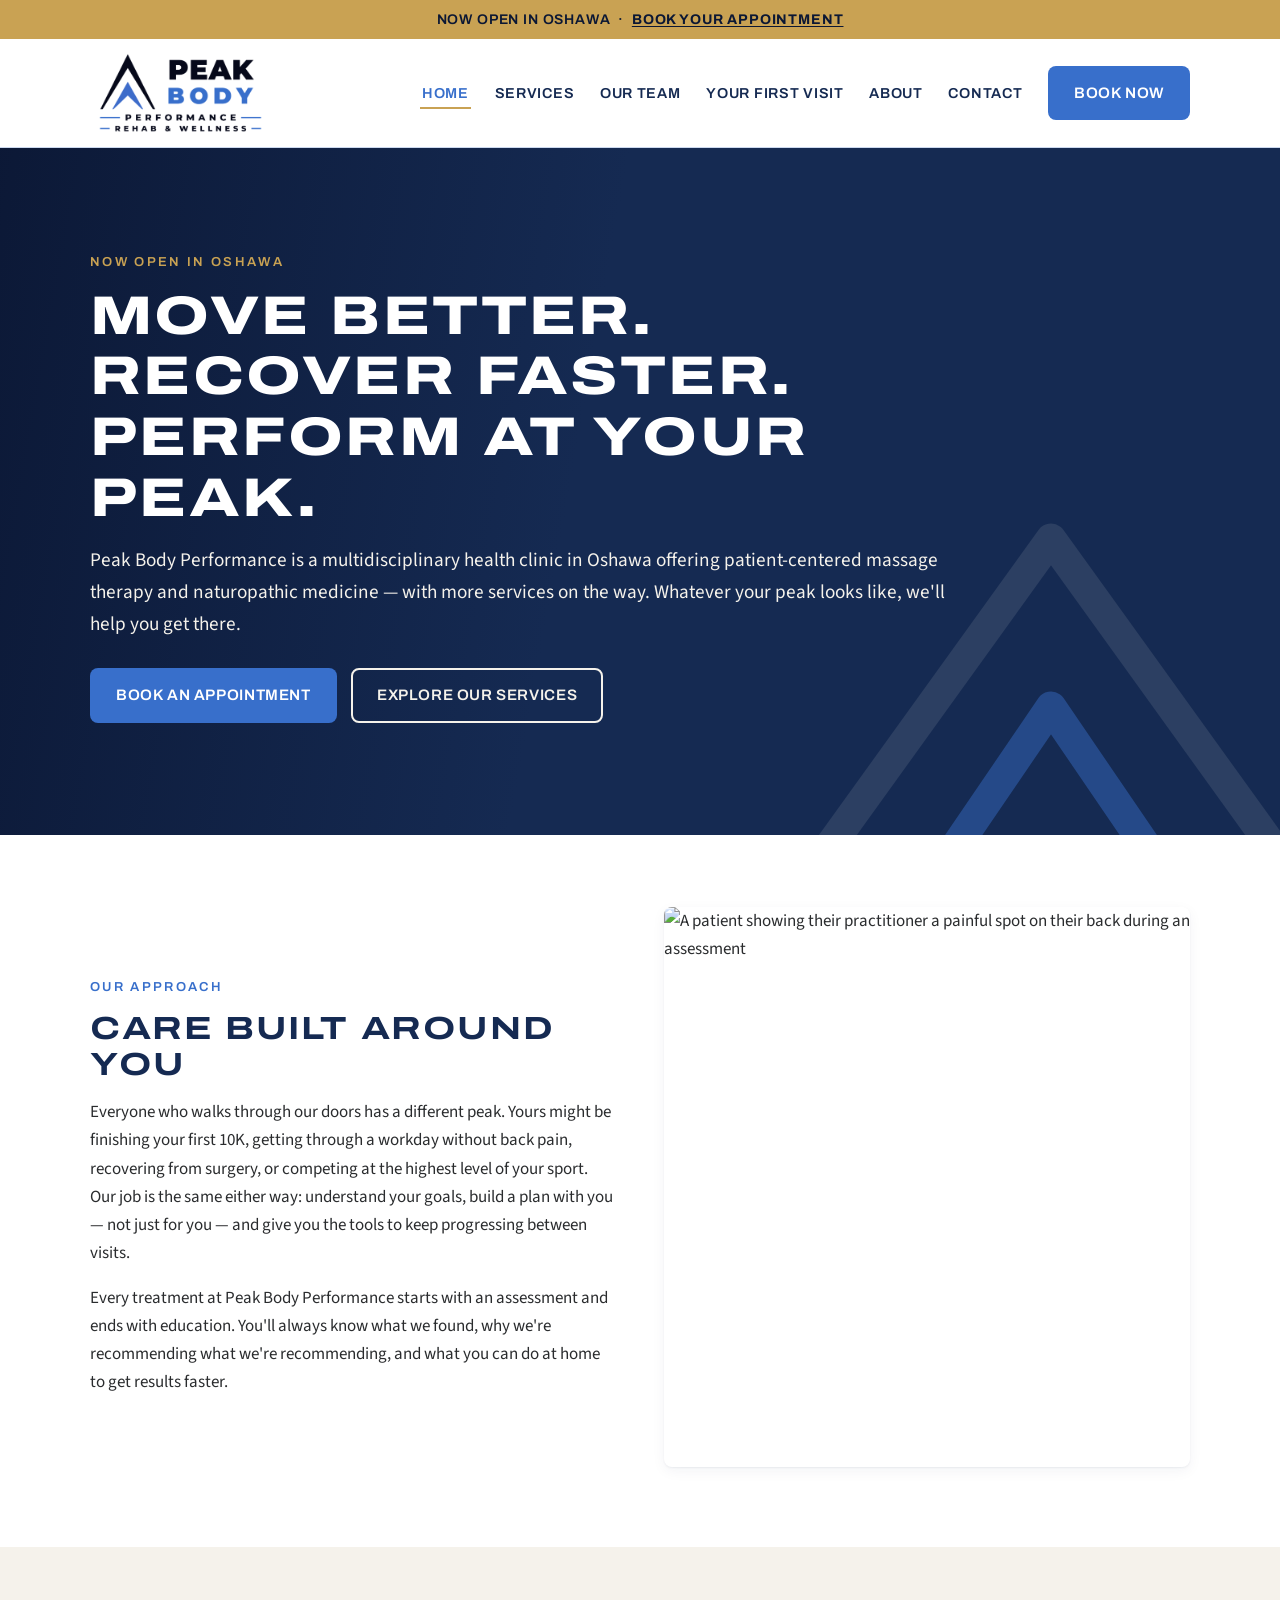
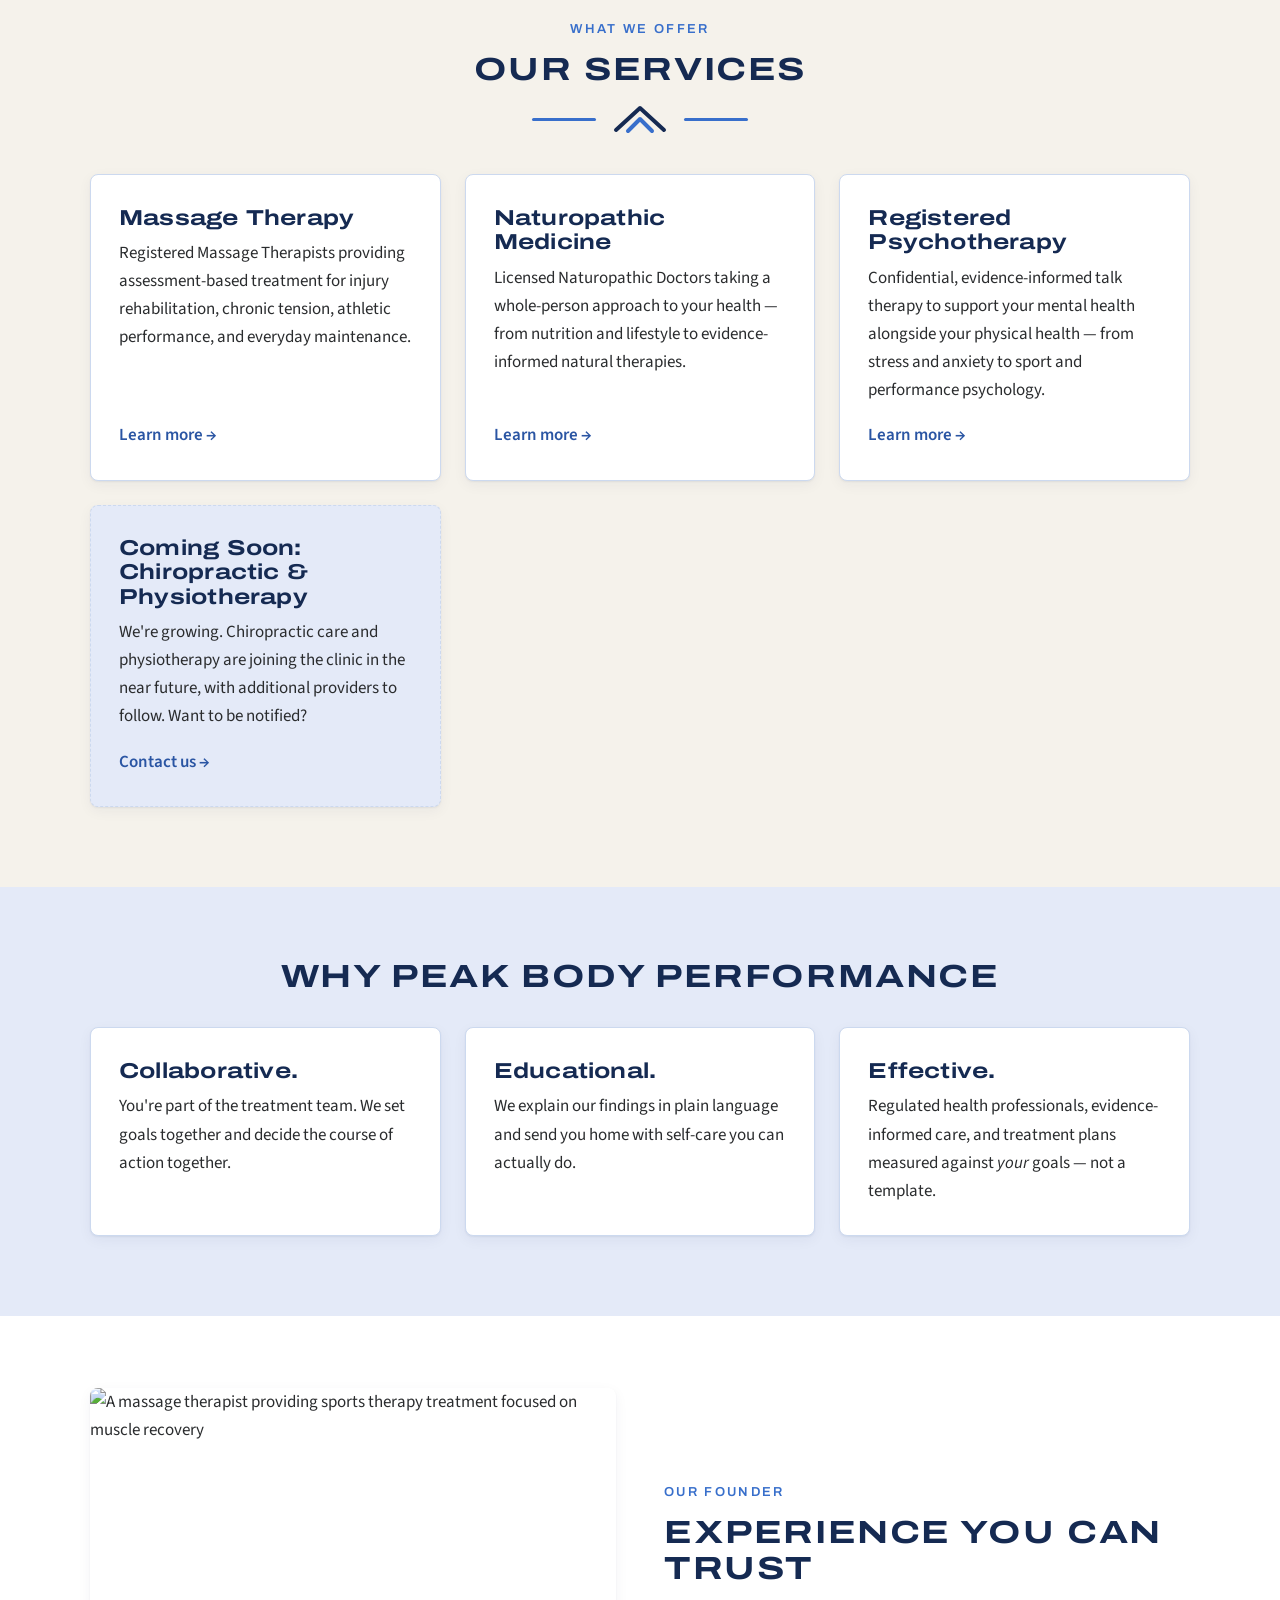
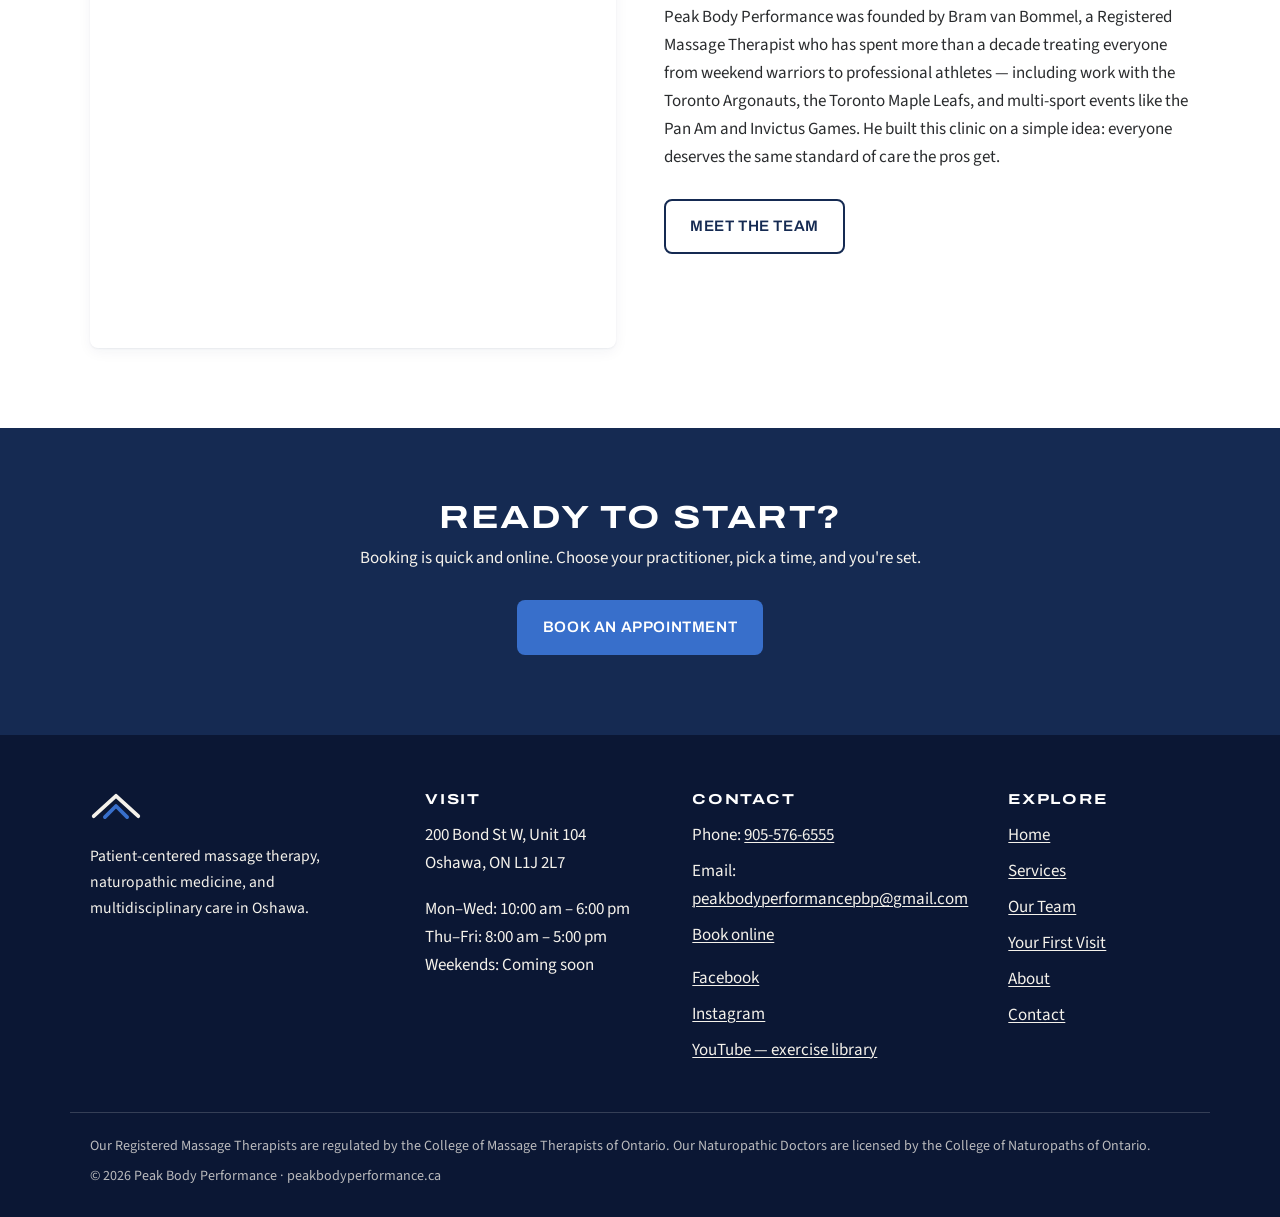
==== commit 486c2d9c: "now open" ====
--- a/index.html
+++ b/index.html
@@ -43,9 +43,13 @@
   <body>
     <a class="skip-link" href="#main">Skip to content</a>
 
+    <!--
+      NEW-CLINIC RIBBON: keep through September 2026, then delete this whole
+      <div class="ribbon"> block (all pages).
+    -->
     <div class="ribbon">
-      Opening August 2026 in Oshawa &nbsp;·&nbsp;
-      <a href="#" data-book>Be the first to book</a>
+      Now open in Oshawa &nbsp;·&nbsp;
+      <a href="#" data-book>Book your appointment</a>
     </div>
 
     <header class="site-header">
@@ -104,13 +108,13 @@
           />
         </svg>
         <div class="container">
-          <p class="eyebrow">Opening August 2026 in Oshawa</p>
+          <p class="eyebrow">Now Open in Oshawa</p>
           <h1>Move better. Recover faster. Perform at your peak.</h1>
           <p class="lead">
-            Peak Body Performance is a multidisciplinary health clinic opening
-            in Oshawa this August, offering patient-centered massage therapy and
-            naturopathic medicine — with more services on the way. Whatever your
-            peak looks like, we'll help you get there.
+            Peak Body Performance is a multidisciplinary health clinic in
+            Oshawa offering patient-centered massage therapy and naturopathic
+            medicine — with more services on the way. Whatever your peak looks
+            like, we'll help you get there.
           </p>
           <div class="btn-row">
             <a class="btn btn--primary" data-book href="#"
@@ -120,16 +124,7 @@
               >Explore Our Services</a
             >
           </div>
-          <!--
-          PRE-LAUNCH OPTION: if ClinicSense booking isn't open yet, swap the
-          primary CTA above for this email capture until August:
-
-          <form class="btn-row" action="#TODO-mailing-list-endpoint" method="post">
-            <label class="visually-hidden" for="hero-email">Email address</label>
-            <input type="email" id="hero-email" name="email" placeholder="you@email.com" required>
-            <button class="btn btn--primary" type="submit">Be the first to book</button>
-          </form>
-        --></div>
+        </div>
       </section>
 
       <!-- APPROACH -->
